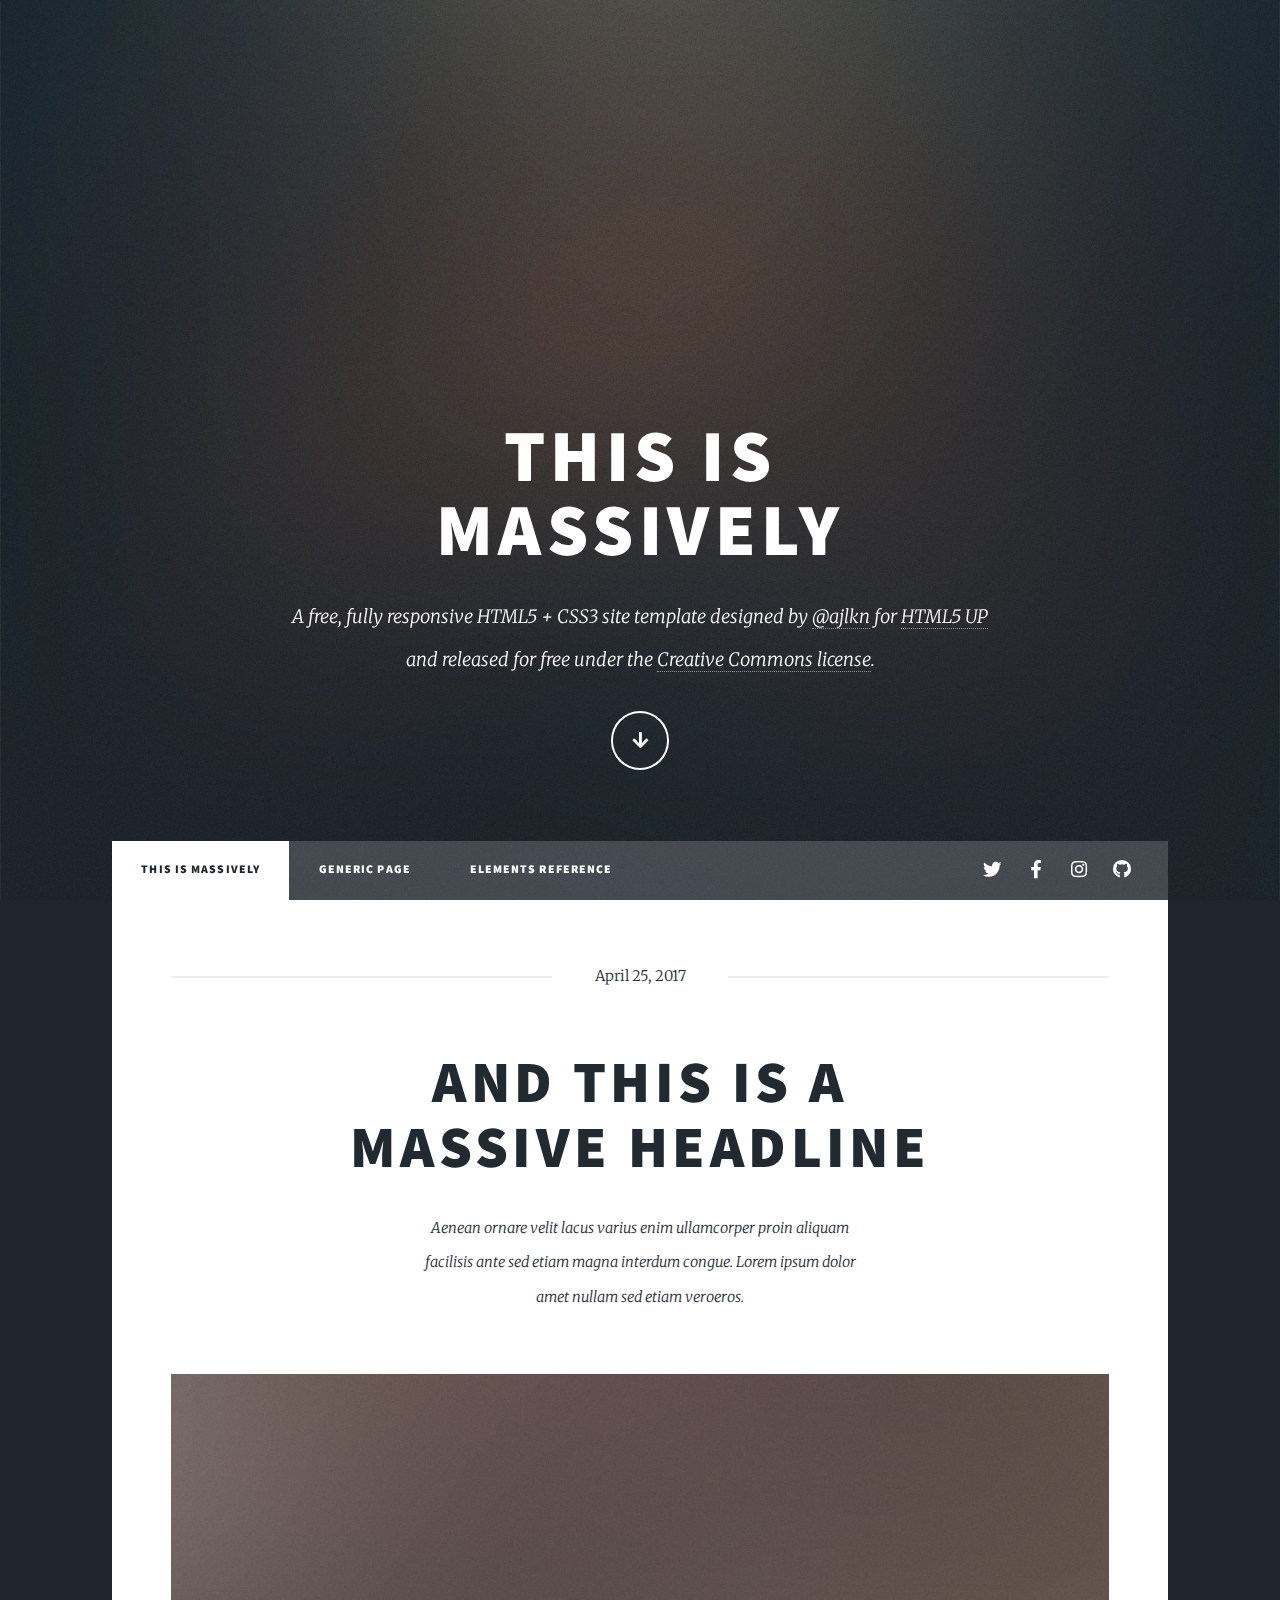
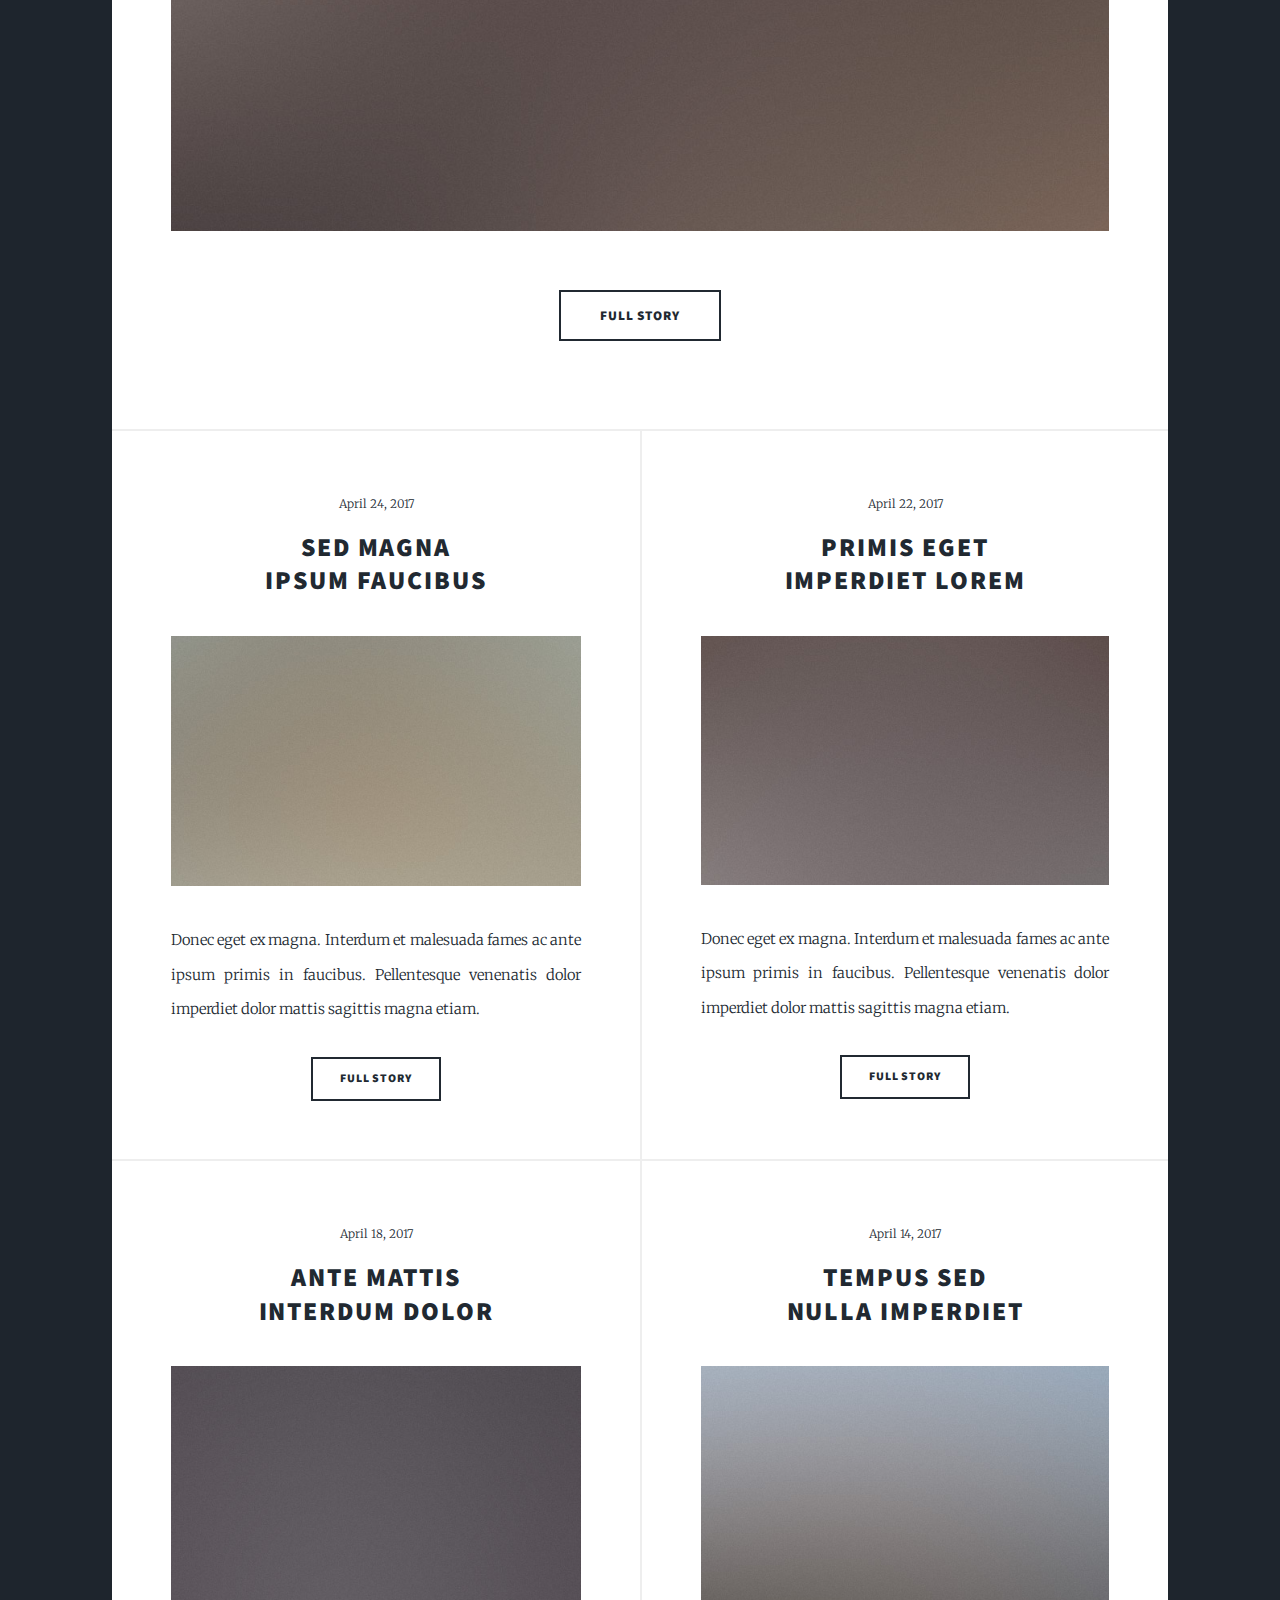
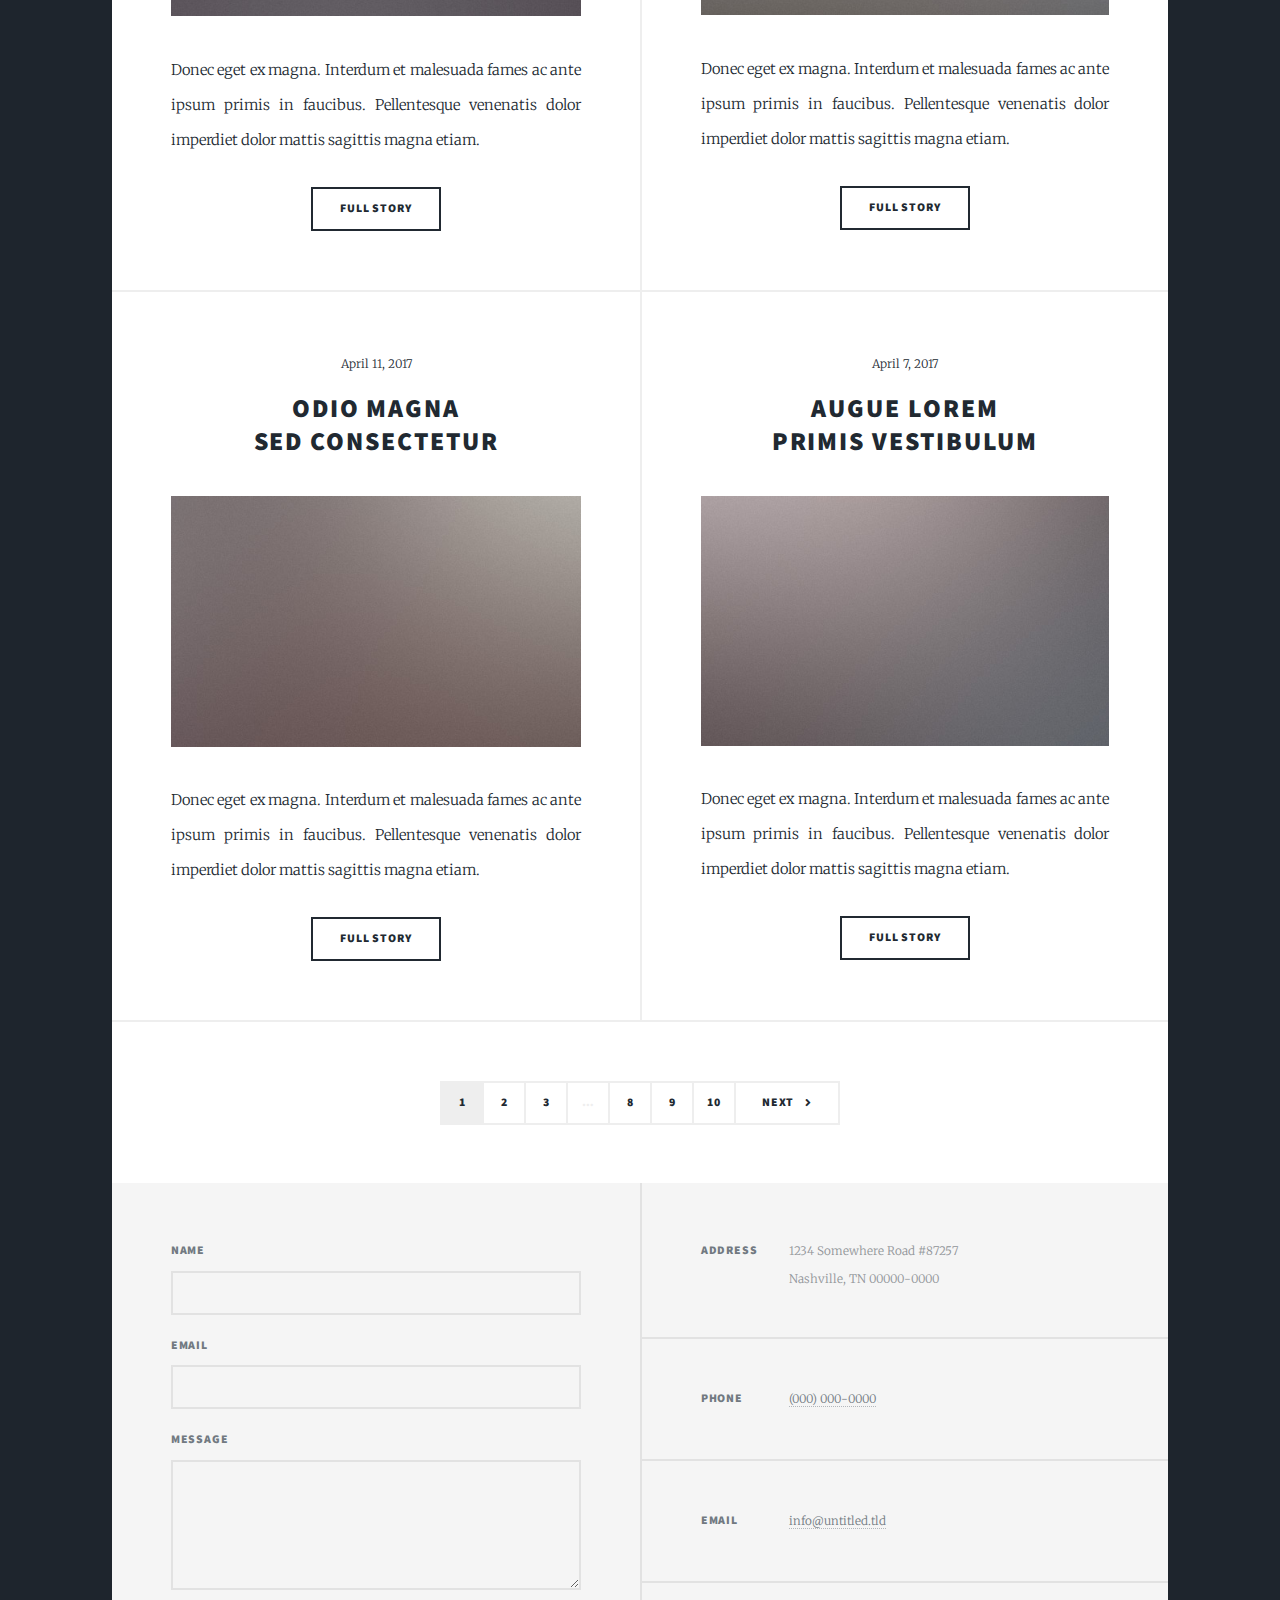
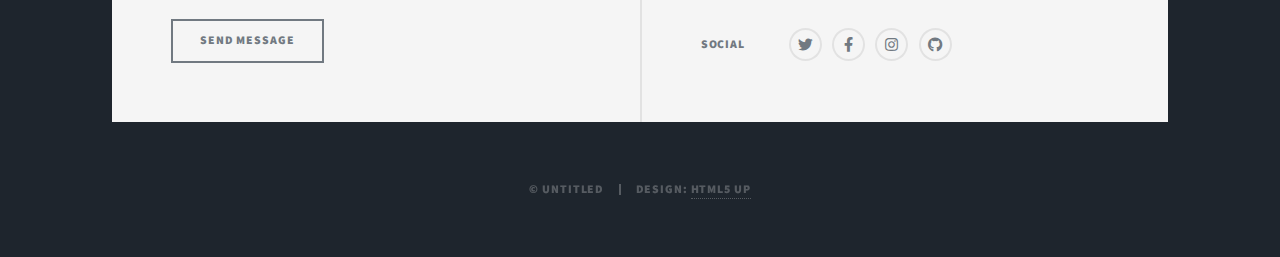
==== index.html @ 39d310dc "first commit" ====
<!DOCTYPE HTML>
<!--
	Massively by HTML5 UP
	html5up.net | @ajlkn
	Free for personal and commercial use under the CCA 3.0 license (html5up.net/license)
-->
<html>
	<head>
		<title>Massively by HTML5 UP</title>
		<meta charset="utf-8" />
		<meta name="viewport" content="width=device-width, initial-scale=1, user-scalable=no" />
		<link rel="stylesheet" href="assets/css/main.css" />
		<noscript><link rel="stylesheet" href="assets/css/noscript.css" /></noscript>
	</head>
	<body class="is-preload">

		<!-- Wrapper -->
			<div id="wrapper" class="fade-in">

				<!-- Intro -->
					<div id="intro">
						<h1>This is<br />
						Massively</h1>
						<p>A free, fully responsive HTML5 + CSS3 site template designed by <a href="https://twitter.com/ajlkn">@ajlkn</a> for <a href="https://html5up.net">HTML5 UP</a><br />
						and released for free under the <a href="https://html5up.net/license">Creative Commons license</a>.</p>
						<ul class="actions">
							<li><a href="#header" class="button icon solid solo fa-arrow-down scrolly">Continue</a></li>
						</ul>
					</div>

				<!-- Header -->
					<header id="header">
						<a href="index.html" class="logo">Massively</a>
					</header>

				<!-- Nav -->
					<nav id="nav">
						<ul class="links">
							<li class="active"><a href="index.html">This is Massively</a></li>
							<li><a href="generic.html">Generic Page</a></li>
							<li><a href="elements.html">Elements Reference</a></li>
						</ul>
						<ul class="icons">
							<li><a href="#" class="icon brands fa-twitter"><span class="label">Twitter</span></a></li>
							<li><a href="#" class="icon brands fa-facebook-f"><span class="label">Facebook</span></a></li>
							<li><a href="#" class="icon brands fa-instagram"><span class="label">Instagram</span></a></li>
							<li><a href="#" class="icon brands fa-github"><span class="label">GitHub</span></a></li>
						</ul>
					</nav>

				<!-- Main -->
					<div id="main">

						<!-- Featured Post -->
							<article class="post featured">
								<header class="major">
									<span class="date">April 25, 2017</span>
									<h2><a href="#">And this is a<br />
									massive headline</a></h2>
									<p>Aenean ornare velit lacus varius enim ullamcorper proin aliquam<br />
									facilisis ante sed etiam magna interdum congue. Lorem ipsum dolor<br />
									amet nullam sed etiam veroeros.</p>
								</header>
								<a href="#" class="image main"><img src="images/pic01.jpg" alt="" /></a>
								<ul class="actions special">
									<li><a href="#" class="button large">Full Story</a></li>
								</ul>
							</article>

						<!-- Posts -->
							<section class="posts">
								<article>
									<header>
										<span class="date">April 24, 2017</span>
										<h2><a href="#">Sed magna<br />
										ipsum faucibus</a></h2>
									</header>
									<a href="#" class="image fit"><img src="images/pic02.jpg" alt="" /></a>
									<p>Donec eget ex magna. Interdum et malesuada fames ac ante ipsum primis in faucibus. Pellentesque venenatis dolor imperdiet dolor mattis sagittis magna etiam.</p>
									<ul class="actions special">
										<li><a href="#" class="button">Full Story</a></li>
									</ul>
								</article>
								<article>
									<header>
										<span class="date">April 22, 2017</span>
										<h2><a href="#">Primis eget<br />
										imperdiet lorem</a></h2>
									</header>
									<a href="#" class="image fit"><img src="images/pic03.jpg" alt="" /></a>
									<p>Donec eget ex magna. Interdum et malesuada fames ac ante ipsum primis in faucibus. Pellentesque venenatis dolor imperdiet dolor mattis sagittis magna etiam.</p>
									<ul class="actions special">
										<li><a href="#" class="button">Full Story</a></li>
									</ul>
								</article>
								<article>
									<header>
										<span class="date">April 18, 2017</span>
										<h2><a href="#">Ante mattis<br />
										interdum dolor</a></h2>
									</header>
									<a href="#" class="image fit"><img src="images/pic04.jpg" alt="" /></a>
									<p>Donec eget ex magna. Interdum et malesuada fames ac ante ipsum primis in faucibus. Pellentesque venenatis dolor imperdiet dolor mattis sagittis magna etiam.</p>
									<ul class="actions special">
										<li><a href="#" class="button">Full Story</a></li>
									</ul>
								</article>
								<article>
									<header>
										<span class="date">April 14, 2017</span>
										<h2><a href="#">Tempus sed<br />
										nulla imperdiet</a></h2>
									</header>
									<a href="#" class="image fit"><img src="images/pic05.jpg" alt="" /></a>
									<p>Donec eget ex magna. Interdum et malesuada fames ac ante ipsum primis in faucibus. Pellentesque venenatis dolor imperdiet dolor mattis sagittis magna etiam.</p>
									<ul class="actions special">
										<li><a href="#" class="button">Full Story</a></li>
									</ul>
								</article>
								<article>
									<header>
										<span class="date">April 11, 2017</span>
										<h2><a href="#">Odio magna<br />
										sed consectetur</a></h2>
									</header>
									<a href="#" class="image fit"><img src="images/pic06.jpg" alt="" /></a>
									<p>Donec eget ex magna. Interdum et malesuada fames ac ante ipsum primis in faucibus. Pellentesque venenatis dolor imperdiet dolor mattis sagittis magna etiam.</p>
									<ul class="actions special">
										<li><a href="#" class="button">Full Story</a></li>
									</ul>
								</article>
								<article>
									<header>
										<span class="date">April 7, 2017</span>
										<h2><a href="#">Augue lorem<br />
										primis vestibulum</a></h2>
									</header>
									<a href="#" class="image fit"><img src="images/pic07.jpg" alt="" /></a>
									<p>Donec eget ex magna. Interdum et malesuada fames ac ante ipsum primis in faucibus. Pellentesque venenatis dolor imperdiet dolor mattis sagittis magna etiam.</p>
									<ul class="actions special">
										<li><a href="#" class="button">Full Story</a></li>
									</ul>
								</article>
							</section>

						<!-- Footer -->
							<footer>
								<div class="pagination">
									<!--<a href="#" class="previous">Prev</a>-->
									<a href="#" class="page active">1</a>
									<a href="#" class="page">2</a>
									<a href="#" class="page">3</a>
									<span class="extra">&hellip;</span>
									<a href="#" class="page">8</a>
									<a href="#" class="page">9</a>
									<a href="#" class="page">10</a>
									<a href="#" class="next">Next</a>
								</div>
							</footer>

					</div>

				<!-- Footer -->
					<footer id="footer">
						<section>
							<form method="post" action="#">
								<div class="fields">
									<div class="field">
										<label for="name">Name</label>
										<input type="text" name="name" id="name" />
									</div>
									<div class="field">
										<label for="email">Email</label>
										<input type="text" name="email" id="email" />
									</div>
									<div class="field">
										<label for="message">Message</label>
										<textarea name="message" id="message" rows="3"></textarea>
									</div>
								</div>
								<ul class="actions">
									<li><input type="submit" value="Send Message" /></li>
								</ul>
							</form>
						</section>
						<section class="split contact">
							<section class="alt">
								<h3>Address</h3>
								<p>1234 Somewhere Road #87257<br />
								Nashville, TN 00000-0000</p>
							</section>
							<section>
								<h3>Phone</h3>
								<p><a href="#">(000) 000-0000</a></p>
							</section>
							<section>
								<h3>Email</h3>
								<p><a href="#">info@untitled.tld</a></p>
							</section>
							<section>
								<h3>Social</h3>
								<ul class="icons alt">
									<li><a href="#" class="icon brands alt fa-twitter"><span class="label">Twitter</span></a></li>
									<li><a href="#" class="icon brands alt fa-facebook-f"><span class="label">Facebook</span></a></li>
									<li><a href="#" class="icon brands alt fa-instagram"><span class="label">Instagram</span></a></li>
									<li><a href="#" class="icon brands alt fa-github"><span class="label">GitHub</span></a></li>
								</ul>
							</section>
						</section>
					</footer>

				<!-- Copyright -->
					<div id="copyright">
						<ul><li>&copy; Untitled</li><li>Design: <a href="https://html5up.net">HTML5 UP</a></li></ul>
					</div>

			</div>

		<!-- Scripts -->
			<script src="assets/js/jquery.min.js"></script>
			<script src="assets/js/jquery.scrollex.min.js"></script>
			<script src="assets/js/jquery.scrolly.min.js"></script>
			<script src="assets/js/browser.min.js"></script>
			<script src="assets/js/breakpoints.min.js"></script>
			<script src="assets/js/util.js"></script>
			<script src="assets/js/main.js"></script>

	</body>
</html>
---- assets/css/main.css ----
@import url(fontawesome-all.min.css);
@import url("https://fonts.googleapis.com/css?family=Merriweather:300,700,300italic,700italic|Source+Sans+Pro:900");

/*
	Massively by HTML5 UP
	html5up.net | @ajlkn
	Free for personal and commercial use under the CCA 3.0 license (html5up.net/license)
*/

html, body, div, span, applet, object,
iframe, h1, h2, h3, h4, h5, h6, p, blockquote,
pre, a, abbr, acronym, address, big, cite,
code, del, dfn, em, img, ins, kbd, q, s, samp,
small, strike, strong, sub, sup, tt, var, b,
u, i, center, dl, dt, dd, ol, ul, li, fieldset,
form, label, legend, table, caption, tbody,
tfoot, thead, tr, th, td, article, aside,
canvas, details, embed, figure, figcaption,
footer, header, hgroup, menu, nav, output, ruby,
section, summary, time, mark, audio, video {
	margin: 0;
	padding: 0;
	border: 0;
	font-size: 100%;
	font: inherit;
	vertical-align: baseline;}

article, aside, details, figcaption, figure,
footer, header, hgroup, menu, nav, section {
	display: block;}

body {
	line-height: 1;
}

ol, ul {
	list-style: none;
}

blockquote, q {
	quotes: none;
}

	blockquote:before, blockquote:after, q:before, q:after {
		content: '';
		content: none;
	}

table {
	border-collapse: collapse;
	border-spacing: 0;
}

body {
	-webkit-text-size-adjust: none;
}

mark {
	background-color: transparent;
	color: inherit;
}

input::-moz-focus-inner {
	border: 0;
	padding: 0;
}

input, select, textarea {
	-moz-appearance: none;
	-webkit-appearance: none;
	-ms-appearance: none;
	appearance: none;
}

/* Basic */

	@-ms-viewport {
		width: device-width;
	}

	body {
		-ms-overflow-style: scrollbar;
	}

	@media screen and (max-width: 480px) {

		html, body {
			min-width: 320px;
		}

	}

	html {
		box-sizing: border-box;
	}

	*, *:before, *:after {
		box-sizing: inherit;
	}

	body {
		background-color: #1e252d;
	}

		body.is-preload *, body.is-preload *:before, body.is-preload *:after {
			-moz-animation: none !important;
			-webkit-animation: none !important;
			-ms-animation: none !important;
			animation: none !important;
			-moz-transition: none !important;
			-webkit-transition: none !important;
			-ms-transition: none !important;
			transition: none !important;
		}

/* Type */

	html {
		font-size: 16pt;
	}

		@media screen and (max-width: 1680px) {

			html {
				font-size: 12pt;
			}

		}

		@media screen and (max-width: 1280px) {

			html {
				font-size: 11pt;
			}

		}

		@media screen and (max-width: 360px) {

			html {
				font-size: 10pt;
			}

		}

	body {
		color: #212931;
	}

	body, input, select, textarea {
		font-family: "Merriweather", Georgia, serif;
		font-weight: 300;
		font-size: 1rem;
		line-height: 2.375;
	}

	a {
		-moz-transition: color 0.2s ease-in-out, background-color 0.2s ease-in-out, border-color 0.2s ease-in-out, box-shadow 0.2s ease-in-out;
		-webkit-transition: color 0.2s ease-in-out, background-color 0.2s ease-in-out, border-color 0.2s ease-in-out, box-shadow 0.2s ease-in-out;
		-ms-transition: color 0.2s ease-in-out, background-color 0.2s ease-in-out, border-color 0.2s ease-in-out, box-shadow 0.2s ease-in-out;
		transition: color 0.2s ease-in-out, background-color 0.2s ease-in-out, border-color 0.2s ease-in-out, box-shadow 0.2s ease-in-out;
		border-bottom: dotted 1px;
		text-decoration: none;
	}

		a:hover {
			border-bottom-color: transparent;
		}

	strong, b {
		font-weight: 600;
	}

	em, i {
		font-style: italic;
	}

	p {
		text-align: justify;
		margin: 0 0 2rem 0;
	}

	h1, h2, h3, h4, h5, h6 {
		font-family: "Source Sans Pro", Helvetica, sans-serif;
		font-weight: 900;
		line-height: 1.5;
		letter-spacing: 0.075em;
		text-transform: uppercase;
		margin: 0 0 1rem 0;
	}

		h1 a, h2 a, h3 a, h4 a, h5 a, h6 a {
			border-bottom: 0;
			color: inherit;
			text-decoration: none;
		}

	h1 {
		font-size: 4rem;
		line-height: 1.1;
		margin: 0 0 2rem 0;
	}

	h2 {
		font-size: 1.75rem;
		line-height: 1.3;
		margin: 0 0 1.5rem 0;
	}

	h3 {
		font-size: 1.25rem;
		margin: 0 0 1.5rem 0;
	}

	h4 {
		font-size: 1rem;
	}

	h5 {
		font-size: 0.9rem;
	}

	h6 {
		font-size: 0.8rem;
	}

	sub {
		font-size: 0.8rem;
		position: relative;
		top: 0.5rem;
	}

	sup {
		font-size: 0.8rem;
		position: relative;
		top: -0.5rem;
	}

	blockquote {
		border-left: solid 4px;
		font-style: italic;
		margin: 0 0 2rem 0;
		padding: 0.5rem 0 0.5rem 2rem;
	}

	code {
		border: solid 2px;
		font-family: "Courier New", monospace;
		font-size: 0.9rem;
		margin: 0 0.25rem;
		padding: 0.25rem 0.65rem;
	}

	pre {
		-webkit-overflow-scrolling: touch;
		font-family: "Courier New", monospace;
		font-size: 0.9rem;
		margin: 0 0 2rem 0;
	}

		pre code {
			display: block;
			line-height: 1.75;
			padding: 1rem 1.5rem;
			overflow-x: auto;
		}

	hr {
		border: 0;
		border-bottom: solid 2px;
		margin: 3rem 0;
	}

		hr.major {
			margin: 5rem 0;
		}

	.align-left {
		text-align: left;
	}

	.align-center {
		text-align: center;
	}

	.align-right {
		text-align: right;
	}

	input, select, textarea {
		color: #212931;
	}

	a {
		color: #212931;
		border-bottom-color: rgba(33, 41, 49, 0.5);
	}

		a:hover {
			border-bottom-color: transparent;
			color: #18bfef !important;
		}

	strong, b {
		color: #212931;
	}

	h1, h2, h3, h4, h5, h6 {
		color: #212931;
	}

	blockquote {
		border-left-color: #eeeeee;
	}

	code {
		background: rgba(220, 220, 220, 0.25);
		border-color: #eeeeee;
	}

	hr {
		border-bottom-color: #eeeeee;
	}

/* Row */

	.row {
		display: flex;
		flex-wrap: wrap;
		box-sizing: border-box;
		align-items: stretch;
	}

		.row > * {
			box-sizing: border-box;
		}

		.row.gtr-uniform > * > :last-child {
			margin-bottom: 0;
		}

		.row.aln-left {
			justify-content: flex-start;
		}

		.row.aln-center {
			justify-content: center;
		}

		.row.aln-right {
			justify-content: flex-end;
		}

		.row.aln-top {
			align-items: flex-start;
		}

		.row.aln-middle {
			align-items: center;
		}

		.row.aln-bottom {
			align-items: flex-end;
		}

		.row > .imp {
			order: -1;
		}

		.row > .col-1 {
			width: 8.33333%;
		}

		.row > .off-1 {
			margin-left: 8.33333%;
		}

		.row > .col-2 {
			width: 16.66667%;
		}

		.row > .off-2 {
			margin-left: 16.66667%;
		}

		.row > .col-3 {
			width: 25%;
		}

		.row > .off-3 {
			margin-left: 25%;
		}

		.row > .col-4 {
			width: 33.33333%;
		}

		.row > .off-4 {
			margin-left: 33.33333%;
		}

		.row > .col-5 {
			width: 41.66667%;
		}

		.row > .off-5 {
			margin-left: 41.66667%;
		}

		.row > .col-6 {
			width: 50%;
		}

		.row > .off-6 {
			margin-left: 50%;
		}

		.row > .col-7 {
			width: 58.33333%;
		}

		.row > .off-7 {
			margin-left: 58.33333%;
		}

		.row > .col-8 {
			width: 66.66667%;
		}

		.row > .off-8 {
			margin-left: 66.66667%;
		}

		.row > .col-9 {
			width: 75%;
		}

		.row > .off-9 {
			margin-left: 75%;
		}

		.row > .col-10 {
			width: 83.33333%;
		}

		.row > .off-10 {
			margin-left: 83.33333%;
		}

		.row > .col-11 {
			width: 91.66667%;
		}

		.row > .off-11 {
			margin-left: 91.66667%;
		}

		.row > .col-12 {
			width: 100%;
		}

		.row > .off-12 {
			margin-left: 100%;
		}

		.row.gtr-0 {
			margin-top: 0;
			margin-left: 0rem;
		}

			.row.gtr-0 > * {
				padding: 0 0 0 0rem;
			}

			.row.gtr-0.gtr-uniform {
				margin-top: 0rem;
			}

				.row.gtr-0.gtr-uniform > * {
					padding-top: 0rem;
				}

		.row.gtr-25 {
			margin-top: 0;
			margin-left: -0.375rem;
		}

			.row.gtr-25 > * {
				padding: 0 0 0 0.375rem;
			}

			.row.gtr-25.gtr-uniform {
				margin-top: -0.375rem;
			}

				.row.gtr-25.gtr-uniform > * {
					padding-top: 0.375rem;
				}

		.row.gtr-50 {
			margin-top: 0;
			margin-left: -0.75rem;
		}

			.row.gtr-50 > * {
				padding: 0 0 0 0.75rem;
			}

			.row.gtr-50.gtr-uniform {
				margin-top: -0.75rem;
			}

				.row.gtr-50.gtr-uniform > * {
					padding-top: 0.75rem;
				}

		.row {
			margin-top: 0;
			margin-left: -1.5rem;
		}

			.row > * {
				padding: 0 0 0 1.5rem;
			}

			.row.gtr-uniform {
				margin-top: -1.5rem;
			}

				.row.gtr-uniform > * {
					padding-top: 1.5rem;
				}

		.row.gtr-150 {
			margin-top: 0;
			margin-left: -2.25rem;
		}

			.row.gtr-150 > * {
				padding: 0 0 0 2.25rem;
			}

			.row.gtr-150.gtr-uniform {
				margin-top: -2.25rem;
			}

				.row.gtr-150.gtr-uniform > * {
					padding-top: 2.25rem;
				}

		.row.gtr-200 {
			margin-top: 0;
			margin-left: -3rem;
		}

			.row.gtr-200 > * {
				padding: 0 0 0 3rem;
			}

			.row.gtr-200.gtr-uniform {
				margin-top: -3rem;
			}

				.row.gtr-200.gtr-uniform > * {
					padding-top: 3rem;
				}

		@media screen and (max-width: 1680px) {

			.row {
				display: flex;
				flex-wrap: wrap;
				box-sizing: border-box;
				align-items: stretch;
			}

				.row > * {
					box-sizing: border-box;
				}

				.row.gtr-uniform > * > :last-child {
					margin-bottom: 0;
				}

				.row.aln-left {
					justify-content: flex-start;
				}

				.row.aln-center {
					justify-content: center;
				}

				.row.aln-right {
					justify-content: flex-end;
				}

				.row.aln-top {
					align-items: flex-start;
				}

				.row.aln-middle {
					align-items: center;
				}

				.row.aln-bottom {
					align-items: flex-end;
				}

				.row > .imp-xlarge {
					order: -1;
				}

				.row > .col-1-xlarge {
					width: 8.33333%;
				}

				.row > .off-1-xlarge {
					margin-left: 8.33333%;
				}

				.row > .col-2-xlarge {
					width: 16.66667%;
				}

				.row > .off-2-xlarge {
					margin-left: 16.66667%;
				}

				.row > .col-3-xlarge {
					width: 25%;
				}

				.row > .off-3-xlarge {
					margin-left: 25%;
				}

				.row > .col-4-xlarge {
					width: 33.33333%;
				}

				.row > .off-4-xlarge {
					margin-left: 33.33333%;
				}

				.row > .col-5-xlarge {
					width: 41.66667%;
				}

				.row > .off-5-xlarge {
					margin-left: 41.66667%;
				}

				.row > .col-6-xlarge {
					width: 50%;
				}

				.row > .off-6-xlarge {
					margin-left: 50%;
				}

				.row > .col-7-xlarge {
					width: 58.33333%;
				}

				.row > .off-7-xlarge {
					margin-left: 58.33333%;
				}

				.row > .col-8-xlarge {
					width: 66.66667%;
				}

				.row > .off-8-xlarge {
					margin-left: 66.66667%;
				}

				.row > .col-9-xlarge {
					width: 75%;
				}

				.row > .off-9-xlarge {
					margin-left: 75%;
				}

				.row > .col-10-xlarge {
					width: 83.33333%;
				}

				.row > .off-10-xlarge {
					margin-left: 83.33333%;
				}

				.row > .col-11-xlarge {
					width: 91.66667%;
				}

				.row > .off-11-xlarge {
					margin-left: 91.66667%;
				}

				.row > .col-12-xlarge {
					width: 100%;
				}

				.row > .off-12-xlarge {
					margin-left: 100%;
				}

				.row.gtr-0 {
					margin-top: 0;
					margin-left: 0rem;
				}

					.row.gtr-0 > * {
						padding: 0 0 0 0rem;
					}

					.row.gtr-0.gtr-uniform {
						margin-top: 0rem;
					}

						.row.gtr-0.gtr-uniform > * {
							padding-top: 0rem;
						}

				.row.gtr-25 {
					margin-top: 0;
					margin-left: -0.375rem;
				}

					.row.gtr-25 > * {
						padding: 0 0 0 0.375rem;
					}

					.row.gtr-25.gtr-uniform {
						margin-top: -0.375rem;
					}

						.row.gtr-25.gtr-uniform > * {
							padding-top: 0.375rem;
						}

				.row.gtr-50 {
					margin-top: 0;
					margin-left: -0.75rem;
				}

					.row.gtr-50 > * {
						padding: 0 0 0 0.75rem;
					}

					.row.gtr-50.gtr-uniform {
						margin-top: -0.75rem;
					}

						.row.gtr-50.gtr-uniform > * {
							padding-top: 0.75rem;
						}

				.row {
					margin-top: 0;
					margin-left: -1.5rem;
				}

					.row > * {
						padding: 0 0 0 1.5rem;
					}

					.row.gtr-uniform {
						margin-top: -1.5rem;
					}

						.row.gtr-uniform > * {
							padding-top: 1.5rem;
						}

				.row.gtr-150 {
					margin-top: 0;
					margin-left: -2.25rem;
				}

					.row.gtr-150 > * {
						padding: 0 0 0 2.25rem;
					}

					.row.gtr-150.gtr-uniform {
						margin-top: -2.25rem;
					}

						.row.gtr-150.gtr-uniform > * {
							padding-top: 2.25rem;
						}

				.row.gtr-200 {
					margin-top: 0;
					margin-left: -3rem;
				}

					.row.gtr-200 > * {
						padding: 0 0 0 3rem;
					}

					.row.gtr-200.gtr-uniform {
						margin-top: -3rem;
					}

						.row.gtr-200.gtr-uniform > * {
							padding-top: 3rem;
						}

		}

		@media screen and (max-width: 1280px) {

			.row {
				display: flex;
				flex-wrap: wrap;
				box-sizing: border-box;
				align-items: stretch;
			}

				.row > * {
					box-sizing: border-box;
				}

				.row.gtr-uniform > * > :last-child {
					margin-bottom: 0;
				}

				.row.aln-left {
					justify-content: flex-start;
				}

				.row.aln-center {
					justify-content: center;
				}

				.row.aln-right {
					justify-content: flex-end;
				}

				.row.aln-top {
					align-items: flex-start;
				}

				.row.aln-middle {
					align-items: center;
				}

				.row.aln-bottom {
					align-items: flex-end;
				}

				.row > .imp-large {
					order: -1;
				}

				.row > .col-1-large {
					width: 8.33333%;
				}

				.row > .off-1-large {
					margin-left: 8.33333%;
				}

				.row > .col-2-large {
					width: 16.66667%;
				}

				.row > .off-2-large {
					margin-left: 16.66667%;
				}

				.row > .col-3-large {
					width: 25%;
				}

				.row > .off-3-large {
					margin-left: 25%;
				}

				.row > .col-4-large {
					width: 33.33333%;
				}

				.row > .off-4-large {
					margin-left: 33.33333%;
				}

				.row > .col-5-large {
					width: 41.66667%;
				}

				.row > .off-5-large {
					margin-left: 41.66667%;
				}

				.row > .col-6-large {
					width: 50%;
				}

				.row > .off-6-large {
					margin-left: 50%;
				}

				.row > .col-7-large {
					width: 58.33333%;
				}

				.row > .off-7-large {
					margin-left: 58.33333%;
				}

				.row > .col-8-large {
					width: 66.66667%;
				}

				.row > .off-8-large {
					margin-left: 66.66667%;
				}

				.row > .col-9-large {
					width: 75%;
				}

				.row > .off-9-large {
					margin-left: 75%;
				}

				.row > .col-10-large {
					width: 83.33333%;
				}

				.row > .off-10-large {
					margin-left: 83.33333%;
				}

				.row > .col-11-large {
					width: 91.66667%;
				}

				.row > .off-11-large {
					margin-left: 91.66667%;
				}

				.row > .col-12-large {
					width: 100%;
				}

				.row > .off-12-large {
					margin-left: 100%;
				}

				.row.gtr-0 {
					margin-top: 0;
					margin-left: 0rem;
				}

					.row.gtr-0 > * {
						padding: 0 0 0 0rem;
					}

					.row.gtr-0.gtr-uniform {
						margin-top: 0rem;
					}

						.row.gtr-0.gtr-uniform > * {
							padding-top: 0rem;
						}

				.row.gtr-25 {
					margin-top: 0;
					margin-left: -0.375rem;
				}

					.row.gtr-25 > * {
						padding: 0 0 0 0.375rem;
					}

					.row.gtr-25.gtr-uniform {
						margin-top: -0.375rem;
					}

						.row.gtr-25.gtr-uniform > * {
							padding-top: 0.375rem;
						}

				.row.gtr-50 {
					margin-top: 0;
					margin-left: -0.75rem;
				}

					.row.gtr-50 > * {
						padding: 0 0 0 0.75rem;
					}

					.row.gtr-50.gtr-uniform {
						margin-top: -0.75rem;
					}

						.row.gtr-50.gtr-uniform > * {
							padding-top: 0.75rem;
						}

				.row {
					margin-top: 0;
					margin-left: -1.5rem;
				}

					.row > * {
						padding: 0 0 0 1.5rem;
					}

					.row.gtr-uniform {
						margin-top: -1.5rem;
					}

						.row.gtr-uniform > * {
							padding-top: 1.5rem;
						}

				.row.gtr-150 {
					margin-top: 0;
					margin-left: -2.25rem;
				}

					.row.gtr-150 > * {
						padding: 0 0 0 2.25rem;
					}

					.row.gtr-150.gtr-uniform {
						margin-top: -2.25rem;
					}

						.row.gtr-150.gtr-uniform > * {
							padding-top: 2.25rem;
						}

				.row.gtr-200 {
					margin-top: 0;
					margin-left: -3rem;
				}

					.row.gtr-200 > * {
						padding: 0 0 0 3rem;
					}

					.row.gtr-200.gtr-uniform {
						margin-top: -3rem;
					}

						.row.gtr-200.gtr-uniform > * {
							padding-top: 3rem;
						}

		}

		@media screen and (max-width: 980px) {

			.row {
				display: flex;
				flex-wrap: wrap;
				box-sizing: border-box;
				align-items: stretch;
			}

				.row > * {
					box-sizing: border-box;
				}

				.row.gtr-uniform > * > :last-child {
					margin-bottom: 0;
				}

				.row.aln-left {
					justify-content: flex-start;
				}

				.row.aln-center {
					justify-content: center;
				}

				.row.aln-right {
					justify-content: flex-end;
				}

				.row.aln-top {
					align-items: flex-start;
				}

				.row.aln-middle {
					align-items: center;
				}

				.row.aln-bottom {
					align-items: flex-end;
				}

				.row > .imp-medium {
					order: -1;
				}

				.row > .col-1-medium {
					width: 8.33333%;
				}

				.row > .off-1-medium {
					margin-left: 8.33333%;
				}

				.row > .col-2-medium {
					width: 16.66667%;
				}

				.row > .off-2-medium {
					margin-left: 16.66667%;
				}

				.row > .col-3-medium {
					width: 25%;
				}

				.row > .off-3-medium {
					margin-left: 25%;
				}

				.row > .col-4-medium {
					width: 33.33333%;
				}

				.row > .off-4-medium {
					margin-left: 33.33333%;
				}

				.row > .col-5-medium {
					width: 41.66667%;
				}

				.row > .off-5-medium {
					margin-left: 41.66667%;
				}

				.row > .col-6-medium {
					width: 50%;
				}

				.row > .off-6-medium {
					margin-left: 50%;
				}

				.row > .col-7-medium {
					width: 58.33333%;
				}

				.row > .off-7-medium {
					margin-left: 58.33333%;
				}

				.row > .col-8-medium {
					width: 66.66667%;
				}

				.row > .off-8-medium {
					margin-left: 66.66667%;
				}

				.row > .col-9-medium {
					width: 75%;
				}

				.row > .off-9-medium {
					margin-left: 75%;
				}

				.row > .col-10-medium {
					width: 83.33333%;
				}

				.row > .off-10-medium {
					margin-left: 83.33333%;
				}

				.row > .col-11-medium {
					width: 91.66667%;
				}

				.row > .off-11-medium {
					margin-left: 91.66667%;
				}

				.row > .col-12-medium {
					width: 100%;
				}

				.row > .off-12-medium {
					margin-left: 100%;
				}

				.row.gtr-0 {
					margin-top: 0;
					margin-left: 0rem;
				}

					.row.gtr-0 > * {
						padding: 0 0 0 0rem;
					}

					.row.gtr-0.gtr-uniform {
						margin-top: 0rem;
					}

						.row.gtr-0.gtr-uniform > * {
							padding-top: 0rem;
						}

				.row.gtr-25 {
					margin-top: 0;
					margin-left: -0.375rem;
				}

					.row.gtr-25 > * {
						padding: 0 0 0 0.375rem;
					}

					.row.gtr-25.gtr-uniform {
						margin-top: -0.375rem;
					}

						.row.gtr-25.gtr-uniform > * {
							padding-top: 0.375rem;
						}

				.row.gtr-50 {
					margin-top: 0;
					margin-left: -0.75rem;
				}

					.row.gtr-50 > * {
						padding: 0 0 0 0.75rem;
					}

					.row.gtr-50.gtr-uniform {
						margin-top: -0.75rem;
					}

						.row.gtr-50.gtr-uniform > * {
							padding-top: 0.75rem;
						}

				.row {
					margin-top: 0;
					margin-left: -1.5rem;
				}

					.row > * {
						padding: 0 0 0 1.5rem;
					}

					.row.gtr-uniform {
						margin-top: -1.5rem;
					}

						.row.gtr-uniform > * {
							padding-top: 1.5rem;
						}

				.row.gtr-150 {
					margin-top: 0;
					margin-left: -2.25rem;
				}

					.row.gtr-150 > * {
						padding: 0 0 0 2.25rem;
					}

					.row.gtr-150.gtr-uniform {
						margin-top: -2.25rem;
					}

						.row.gtr-150.gtr-uniform > * {
							padding-top: 2.25rem;
						}

				.row.gtr-200 {
					margin-top: 0;
					margin-left: -3rem;
				}

					.row.gtr-200 > * {
						padding: 0 0 0 3rem;
					}

					.row.gtr-200.gtr-uniform {
						margin-top: -3rem;
					}

						.row.gtr-200.gtr-uniform > * {
							padding-top: 3rem;
						}

		}

		@media screen and (max-width: 736px) {

			.row {
				display: flex;
				flex-wrap: wrap;
				box-sizing: border-box;
				align-items: stretch;
			}

				.row > * {
					box-sizing: border-box;
				}

				.row.gtr-uniform > * > :last-child {
					margin-bottom: 0;
				}

				.row.aln-left {
					justify-content: flex-start;
				}

				.row.aln-center {
					justify-content: center;
				}

				.row.aln-right {
					justify-content: flex-end;
				}

				.row.aln-top {
					align-items: flex-start;
				}

				.row.aln-middle {
					align-items: center;
				}

				.row.aln-bottom {
					align-items: flex-end;
				}

				.row > .imp-small {
					order: -1;
				}

				.row > .col-1-small {
					width: 8.33333%;
				}

				.row > .off-1-small {
					margin-left: 8.33333%;
				}

				.row > .col-2-small {
					width: 16.66667%;
				}

				.row > .off-2-small {
					margin-left: 16.66667%;
				}

				.row > .col-3-small {
					width: 25%;
				}

				.row > .off-3-small {
					margin-left: 25%;
				}

				.row > .col-4-small {
					width: 33.33333%;
				}

				.row > .off-4-small {
					margin-left: 33.33333%;
				}

				.row > .col-5-small {
					width: 41.66667%;
				}

				.row > .off-5-small {
					margin-left: 41.66667%;
				}

				.row > .col-6-small {
					width: 50%;
				}

				.row > .off-6-small {
					margin-left: 50%;
				}

				.row > .col-7-small {
					width: 58.33333%;
				}

				.row > .off-7-small {
					margin-left: 58.33333%;
				}

				.row > .col-8-small {
					width: 66.66667%;
				}

				.row > .off-8-small {
					margin-left: 66.66667%;
				}

				.row > .col-9-small {
					width: 75%;
				}

				.row > .off-9-small {
					margin-left: 75%;
				}

				.row > .col-10-small {
					width: 83.33333%;
				}

				.row > .off-10-small {
					margin-left: 83.33333%;
				}

				.row > .col-11-small {
					width: 91.66667%;
				}

				.row > .off-11-small {
					margin-left: 91.66667%;
				}

				.row > .col-12-small {
					width: 100%;
				}

				.row > .off-12-small {
					margin-left: 100%;
				}

				.row.gtr-0 {
					margin-top: 0;
					margin-left: 0rem;
				}

					.row.gtr-0 > * {
						padding: 0 0 0 0rem;
					}

					.row.gtr-0.gtr-uniform {
						margin-top: 0rem;
					}

						.row.gtr-0.gtr-uniform > * {
							padding-top: 0rem;
						}

				.row.gtr-25 {
					margin-top: 0;
					margin-left: -0.375rem;
				}

					.row.gtr-25 > * {
						padding: 0 0 0 0.375rem;
					}

					.row.gtr-25.gtr-uniform {
						margin-top: -0.375rem;
					}

						.row.gtr-25.gtr-uniform > * {
							padding-top: 0.375rem;
						}

				.row.gtr-50 {
					margin-top: 0;
					margin-left: -0.75rem;
				}

					.row.gtr-50 > * {
						padding: 0 0 0 0.75rem;
					}

					.row.gtr-50.gtr-uniform {
						margin-top: -0.75rem;
					}

						.row.gtr-50.gtr-uniform > * {
							padding-top: 0.75rem;
						}

				.row {
					margin-top: 0;
					margin-left: -1.5rem;
				}

					.row > * {
						padding: 0 0 0 1.5rem;
					}

					.row.gtr-uniform {
						margin-top: -1.5rem;
					}

						.row.gtr-uniform > * {
							padding-top: 1.5rem;
						}

				.row.gtr-150 {
					margin-top: 0;
					margin-left: -2.25rem;
				}

					.row.gtr-150 > * {
						padding: 0 0 0 2.25rem;
					}

					.row.gtr-150.gtr-uniform {
						margin-top: -2.25rem;
					}

						.row.gtr-150.gtr-uniform > * {
							padding-top: 2.25rem;
						}

				.row.gtr-200 {
					margin-top: 0;
					margin-left: -3rem;
				}

					.row.gtr-200 > * {
						padding: 0 0 0 3rem;
					}

					.row.gtr-200.gtr-uniform {
						margin-top: -3rem;
					}

						.row.gtr-200.gtr-uniform > * {
							padding-top: 3rem;
						}

		}

		@media screen and (max-width: 480px) {

			.row {
				display: flex;
				flex-wrap: wrap;
				box-sizing: border-box;
				align-items: stretch;
			}

				.row > * {
					box-sizing: border-box;
				}

				.row.gtr-uniform > * > :last-child {
					margin-bottom: 0;
				}

				.row.aln-left {
					justify-content: flex-start;
				}

				.row.aln-center {
					justify-content: center;
				}

				.row.aln-right {
					justify-content: flex-end;
				}

				.row.aln-top {
					align-items: flex-start;
				}

				.row.aln-middle {
					align-items: center;
				}

				.row.aln-bottom {
					align-items: flex-end;
				}

				.row > .imp-xsmall {
					order: -1;
				}

				.row > .col-1-xsmall {
					width: 8.33333%;
				}

				.row > .off-1-xsmall {
					margin-left: 8.33333%;
				}

				.row > .col-2-xsmall {
					width: 16.66667%;
				}

				.row > .off-2-xsmall {
					margin-left: 16.66667%;
				}

				.row > .col-3-xsmall {
					width: 25%;
				}

				.row > .off-3-xsmall {
					margin-left: 25%;
				}

				.row > .col-4-xsmall {
					width: 33.33333%;
				}

				.row > .off-4-xsmall {
					margin-left: 33.33333%;
				}

				.row > .col-5-xsmall {
					width: 41.66667%;
				}

				.row > .off-5-xsmall {
					margin-left: 41.66667%;
				}

				.row > .col-6-xsmall {
					width: 50%;
				}

				.row > .off-6-xsmall {
					margin-left: 50%;
				}

				.row > .col-7-xsmall {
					width: 58.33333%;
				}

				.row > .off-7-xsmall {
					margin-left: 58.33333%;
				}

				.row > .col-8-xsmall {
					width: 66.66667%;
				}

				.row > .off-8-xsmall {
					margin-left: 66.66667%;
				}

				.row > .col-9-xsmall {
					width: 75%;
				}

				.row > .off-9-xsmall {
					margin-left: 75%;
				}

				.row > .col-10-xsmall {
					width: 83.33333%;
				}

				.row > .off-10-xsmall {
					margin-left: 83.33333%;
				}

				.row > .col-11-xsmall {
					width: 91.66667%;
				}

				.row > .off-11-xsmall {
					margin-left: 91.66667%;
				}

				.row > .col-12-xsmall {
					width: 100%;
				}

				.row > .off-12-xsmall {
					margin-left: 100%;
				}

				.row.gtr-0 {
					margin-top: 0;
					margin-left: 0rem;
				}

					.row.gtr-0 > * {
						padding: 0 0 0 0rem;
					}

					.row.gtr-0.gtr-uniform {
						margin-top: 0rem;
					}

						.row.gtr-0.gtr-uniform > * {
							padding-top: 0rem;
						}

				.row.gtr-25 {
					margin-top: 0;
					margin-left: -0.375rem;
				}

					.row.gtr-25 > * {
						padding: 0 0 0 0.375rem;
					}

					.row.gtr-25.gtr-uniform {
						margin-top: -0.375rem;
					}

						.row.gtr-25.gtr-uniform > * {
							padding-top: 0.375rem;
						}

				.row.gtr-50 {
					margin-top: 0;
					margin-left: -0.75rem;
				}

					.row.gtr-50 > * {
						padding: 0 0 0 0.75rem;
					}

					.row.gtr-50.gtr-uniform {
						margin-top: -0.75rem;
					}

						.row.gtr-50.gtr-uniform > * {
							padding-top: 0.75rem;
						}

				.row {
					margin-top: 0;
					margin-left: -1.5rem;
				}

					.row > * {
						padding: 0 0 0 1.5rem;
					}

					.row.gtr-uniform {
						margin-top: -1.5rem;
					}

						.row.gtr-uniform > * {
							padding-top: 1.5rem;
						}

				.row.gtr-150 {
					margin-top: 0;
					margin-left: -2.25rem;
				}

					.row.gtr-150 > * {
						padding: 0 0 0 2.25rem;
					}

					.row.gtr-150.gtr-uniform {
						margin-top: -2.25rem;
					}

						.row.gtr-150.gtr-uniform > * {
							padding-top: 2.25rem;
						}

				.row.gtr-200 {
					margin-top: 0;
					margin-left: -3rem;
				}

					.row.gtr-200 > * {
						padding: 0 0 0 3rem;
					}

					.row.gtr-200.gtr-uniform {
						margin-top: -3rem;
					}

						.row.gtr-200.gtr-uniform > * {
							padding-top: 3rem;
						}

		}

		@media screen and (max-width: 360px) {

			.row {
				display: flex;
				flex-wrap: wrap;
				box-sizing: border-box;
				align-items: stretch;
			}

				.row > * {
					box-sizing: border-box;
				}

				.row.gtr-uniform > * > :last-child {
					margin-bottom: 0;
				}

				.row.aln-left {
					justify-content: flex-start;
				}

				.row.aln-center {
					justify-content: center;
				}

				.row.aln-right {
					justify-content: flex-end;
				}

				.row.aln-top {
					align-items: flex-start;
				}

				.row.aln-middle {
					align-items: center;
				}

				.row.aln-bottom {
					align-items: flex-end;
				}

				.row > .imp-xxsmall {
					order: -1;
				}

				.row > .col-1-xxsmall {
					width: 8.33333%;
				}

				.row > .off-1-xxsmall {
					margin-left: 8.33333%;
				}

				.row > .col-2-xxsmall {
					width: 16.66667%;
				}

				.row > .off-2-xxsmall {
					margin-left: 16.66667%;
				}

				.row > .col-3-xxsmall {
					width: 25%;
				}

				.row > .off-3-xxsmall {
					margin-left: 25%;
				}

				.row > .col-4-xxsmall {
					width: 33.33333%;
				}

				.row > .off-4-xxsmall {
					margin-left: 33.33333%;
				}

				.row > .col-5-xxsmall {
					width: 41.66667%;
				}

				.row > .off-5-xxsmall {
					margin-left: 41.66667%;
				}

				.row > .col-6-xxsmall {
					width: 50%;
				}

				.row > .off-6-xxsmall {
					margin-left: 50%;
				}

				.row > .col-7-xxsmall {
					width: 58.33333%;
				}

				.row > .off-7-xxsmall {
					margin-left: 58.33333%;
				}

				.row > .col-8-xxsmall {
					width: 66.66667%;
				}

				.row > .off-8-xxsmall {
					margin-left: 66.66667%;
				}

				.row > .col-9-xxsmall {
					width: 75%;
				}

				.row > .off-9-xxsmall {
					margin-left: 75%;
				}

				.row > .col-10-xxsmall {
					width: 83.33333%;
				}

				.row > .off-10-xxsmall {
					margin-left: 83.33333%;
				}

				.row > .col-11-xxsmall {
					width: 91.66667%;
				}

				.row > .off-11-xxsmall {
					margin-left: 91.66667%;
				}

				.row > .col-12-xxsmall {
					width: 100%;
				}

				.row > .off-12-xxsmall {
					margin-left: 100%;
				}

				.row.gtr-0 {
					margin-top: 0;
					margin-left: 0rem;
				}

					.row.gtr-0 > * {
						padding: 0 0 0 0rem;
					}

					.row.gtr-0.gtr-uniform {
						margin-top: 0rem;
					}

						.row.gtr-0.gtr-uniform > * {
							padding-top: 0rem;
						}

				.row.gtr-25 {
					margin-top: 0;
					margin-left: -0.375rem;
				}

					.row.gtr-25 > * {
						padding: 0 0 0 0.375rem;
					}

					.row.gtr-25.gtr-uniform {
						margin-top: -0.375rem;
					}

						.row.gtr-25.gtr-uniform > * {
							padding-top: 0.375rem;
						}

				.row.gtr-50 {
					margin-top: 0;
					margin-left: -0.75rem;
				}

					.row.gtr-50 > * {
						padding: 0 0 0 0.75rem;
					}

					.row.gtr-50.gtr-uniform {
						margin-top: -0.75rem;
					}

						.row.gtr-50.gtr-uniform > * {
							padding-top: 0.75rem;
						}

				.row {
					margin-top: 0;
					margin-left: -1.5rem;
				}

					.row > * {
						padding: 0 0 0 1.5rem;
					}

					.row.gtr-uniform {
						margin-top: -1.5rem;
					}

						.row.gtr-uniform > * {
							padding-top: 1.5rem;
						}

				.row.gtr-150 {
					margin-top: 0;
					margin-left: -2.25rem;
				}

					.row.gtr-150 > * {
						padding: 0 0 0 2.25rem;
					}

					.row.gtr-150.gtr-uniform {
						margin-top: -2.25rem;
					}

						.row.gtr-150.gtr-uniform > * {
							padding-top: 2.25rem;
						}

				.row.gtr-200 {
					margin-top: 0;
					margin-left: -3rem;
				}

					.row.gtr-200 > * {
						padding: 0 0 0 3rem;
					}

					.row.gtr-200.gtr-uniform {
						margin-top: -3rem;
					}

						.row.gtr-200.gtr-uniform > * {
							padding-top: 3rem;
						}

		}

/* Box */

	.box {
		border: solid 2px;
		margin-bottom: 2rem;
		padding: 1.5rem;
	}

		.box > :last-child,
		.box > :last-child > :last-child,
		.box > :last-child > :last-child > :last-child {
			margin-bottom: 0;
		}

		.box.alt {
			border: 0;
			border-radius: 0;
			padding: 0;
		}

	.box {
		border-color: #eeeeee;
	}

/* Button */

	input[type="submit"],
	input[type="reset"],
	input[type="button"],
	button,
	.button {
		-moz-appearance: none;
		-webkit-appearance: none;
		-ms-appearance: none;
		appearance: none;
		-moz-transition: background-color 0.2s ease-in-out, box-shadow 0.2s ease-in-out, color 0.2s ease-in-out;
		-webkit-transition: background-color 0.2s ease-in-out, box-shadow 0.2s ease-in-out, color 0.2s ease-in-out;
		-ms-transition: background-color 0.2s ease-in-out, box-shadow 0.2s ease-in-out, color 0.2s ease-in-out;
		transition: background-color 0.2s ease-in-out, box-shadow 0.2s ease-in-out, color 0.2s ease-in-out;
		border: 0;
		border-radius: 0;
		cursor: pointer;
		display: inline-block;
		font-family: "Source Sans Pro", Helvetica, sans-serif;
		font-size: 0.8rem;
		font-weight: 900;
		letter-spacing: 0.075em;
		height: 3rem;
		line-height: 3rem;
		padding: 0 2rem;
		text-align: center;
		text-decoration: none;
		text-transform: uppercase;
		white-space: nowrap;
	}

		input[type="submit"].icon:before,
		input[type="reset"].icon:before,
		input[type="button"].icon:before,
		button.icon:before,
		.button.icon:before {
			margin-right: 0.5rem;
		}

		input[type="submit"].icon.solo,
		input[type="reset"].icon.solo,
		input[type="button"].icon.solo,
		button.icon.solo,
		.button.icon.solo {
			position: relative;
			width: 4rem;
			height: 4rem;
			line-height: 4rem;
			border-radius: 4rem;
			text-indent: 4rem;
			overflow: hidden;
			padding: 0;
			white-space: nowrap;
		}

			input[type="submit"].icon.solo:before,
			input[type="reset"].icon.solo:before,
			input[type="button"].icon.solo:before,
			button.icon.solo:before,
			.button.icon.solo:before {
				position: absolute;
				display: block;
				top: 0;
				left: 0;
				width: inherit;
				height: inherit;
				line-height: inherit;
				font-size: 1.25rem;
				margin-right: 0;
				text-align: center;
				text-indent: 0;
			}

		input[type="submit"].fit,
		input[type="reset"].fit,
		input[type="button"].fit,
		button.fit,
		.button.fit {
			width: 100%;
		}

		input[type="submit"].small,
		input[type="reset"].small,
		input[type="button"].small,
		button.small,
		.button.small {
			font-size: 0.7rem;
			height: 2.5rem;
			line-height: 2.5rem;
			padding: 0 1.5rem;
		}

		input[type="submit"].large,
		input[type="reset"].large,
		input[type="button"].large,
		button.large,
		.button.large {
			font-size: 0.9rem;
			height: 3.5rem;
			line-height: 3.5rem;
			padding: 0 2.75rem;
		}

		@media screen and (max-width: 980px) {

			input[type="submit"],
			input[type="reset"],
			input[type="button"],
			button,
			.button {
				font-size: 0.9rem;
				height: 3.25rem;
				line-height: 3.25rem;
			}

				input[type="submit"].large,
				input[type="reset"].large,
				input[type="button"].large,
				button.large,
				.button.large {
					font-size: 1rem;
					height: 3.75rem;
					line-height: 3.75rem;
				}

		}

		input[type="submit"].disabled, input[type="submit"]:disabled,
		input[type="reset"].disabled,
		input[type="reset"]:disabled,
		input[type="button"].disabled,
		input[type="button"]:disabled,
		button.disabled,
		button:disabled,
		.button.disabled,
		.button:disabled {
			pointer-events: none;
			opacity: 0.25;
		}

	input[type="submit"],
	input[type="reset"],
	input[type="button"],
	button,
	.button {
		background-color: transparent;
		box-shadow: inset 0 0 0 2px #212931;
		color: #212931 !important;
	}

		input[type="submit"]:hover,
		input[type="reset"]:hover,
		input[type="button"]:hover,
		button:hover,
		.button:hover {
			box-shadow: inset 0 0 0 2px #18bfef;
			color: #18bfef !important;
		}

		input[type="submit"].primary,
		input[type="reset"].primary,
		input[type="button"].primary,
		button.primary,
		.button.primary {
			background-color: #212931;
			box-shadow: none;
			color: #ffffff !important;
		}

			input[type="submit"].primary:hover,
			input[type="reset"].primary:hover,
			input[type="button"].primary:hover,
			button.primary:hover,
			.button.primary:hover {
				background-color: #18bfef;
			}

/* Form */

	form {
		margin: 0 0 2rem 0;
	}

		form > :last-child {
			margin-bottom: 0;
		}

		form > .fields {
			display: -moz-flex;
			display: -webkit-flex;
			display: -ms-flex;
			display: flex;
			-moz-flex-wrap: wrap;
			-webkit-flex-wrap: wrap;
			-ms-flex-wrap: wrap;
			flex-wrap: wrap;
			width: calc(100% + 3rem);
			margin: -1.5rem 0 2rem -1.5rem;
		}

			form > .fields > .field {
				-moz-flex-grow: 0;
				-webkit-flex-grow: 0;
				-ms-flex-grow: 0;
				flex-grow: 0;
				-moz-flex-shrink: 0;
				-webkit-flex-shrink: 0;
				-ms-flex-shrink: 0;
				flex-shrink: 0;
				padding: 1.5rem 0 0 1.5rem;
				width: calc(100% - 1.5rem);
			}

				form > .fields > .field.half {
					width: calc(50% - 0.75rem);
				}

				form > .fields > .field.third {
					width: calc(100%/3 - 0.5rem);
				}

				form > .fields > .field.quarter {
					width: calc(25% - 0.375rem);
				}

		@media screen and (max-width: 480px) {

			form > .fields {
				width: calc(100% + 3rem);
				margin: -1.5rem 0 2rem -1.5rem;
			}

				form > .fields > .field {
					padding: 1.5rem 0 0 1.5rem;
					width: calc(100% - 1.5rem);
				}

					form > .fields > .field.half {
						width: calc(100% - 1.5rem);
					}

					form > .fields > .field.third {
						width: calc(100% - 1.5rem);
					}

					form > .fields > .field.quarter {
						width: calc(100% - 1.5rem);
					}

		}

	label {
		display: block;
		font-family: "Source Sans Pro", Helvetica, sans-serif;
		font-weight: 900;
		line-height: 1.5;
		letter-spacing: 0.075em;
		font-size: 0.8rem;
		text-transform: uppercase;
		margin: 0 0 0.75rem 0;
	}

		@media screen and (max-width: 980px) {

			label {
				font-size: 0.9rem;
			}

		}

	input[type="text"],
	input[type="password"],
	input[type="email"],
	select,
	textarea {
		-moz-appearance: none;
		-webkit-appearance: none;
		-ms-appearance: none;
		appearance: none;
		background: transparent;
		border-radius: 0;
		border: solid 2px;
		color: inherit;
		display: block;
		outline: 0;
		padding: 0 1rem;
		text-decoration: none;
		width: 100%;
	}

		input[type="text"]:invalid,
		input[type="password"]:invalid,
		input[type="email"]:invalid,
		select:invalid,
		textarea:invalid {
			box-shadow: none;
		}

	select {
		background-size: 1.25rem;
		background-repeat: no-repeat;
		background-position: calc(100% - 1rem) center;
		height: 3rem;
		padding-right: 3rem;
		text-overflow: ellipsis;
	}

		select:focus::-ms-value {
			background-color: transparent;
		}

		select::-ms-expand {
			display: none;
		}

	input[type="text"],
	input[type="password"],
	input[type="email"],
	select {
		height: 3rem;
	}

	textarea {
		padding: 0.75rem 1rem;
	}

	input[type="checkbox"],
	input[type="radio"] {
		-moz-appearance: none;
		-webkit-appearance: none;
		-ms-appearance: none;
		appearance: none;
		display: block;
		float: left;
		margin-right: -2rem;
		opacity: 0;
		width: 1rem;
		z-index: -1;
	}

		input[type="checkbox"] + label,
		input[type="radio"] + label {
			text-decoration: none;
			cursor: pointer;
			display: inline-block;
			font-size: 1rem;
			letter-spacing: 0;
			font-family: "Merriweather", Georgia, serif;
			text-transform: none;
			font-weight: 300;
			padding-left: 2.8rem;
			padding-right: 1rem;
			position: relative;
		}

			input[type="checkbox"] + label:before,
			input[type="radio"] + label:before {
				-moz-osx-font-smoothing: grayscale;
				-webkit-font-smoothing: antialiased;
				display: inline-block;
				font-style: normal;
				font-variant: normal;
				text-rendering: auto;
				line-height: 1;
				text-transform: none !important;
				font-family: 'Font Awesome 5 Free';
				font-weight: 900;
			}

			input[type="checkbox"] + label:before,
			input[type="radio"] + label:before {
				border-radius: 0;
				border: solid 2px;
				content: '';
				display: inline-block;
				font-size: 0.8rem;
				height: 1.8rem;
				left: 0;
				line-height: 1.65rem;
				position: absolute;
				text-align: center;
				top: -0.125rem;
				width: 1.8rem;
			}

		input[type="checkbox"]:checked + label:before,
		input[type="radio"]:checked + label:before {
			content: '\f00c';
		}

	input[type="checkbox"] + label:before {
		border-radius: 0;
	}

	input[type="radio"] + label:before {
		border-radius: 100%;
	}

	::-webkit-input-placeholder {
		opacity: 1.0;
	}

	:-moz-placeholder {
		opacity: 1.0;
	}

	::-moz-placeholder {
		opacity: 1.0;
	}

	:-ms-input-placeholder {
		opacity: 1.0;
	}

	label {
		color: #212931;
	}

	input[type="text"],
	input[type="password"],
	input[type="email"],
	select,
	textarea {
		border-color: #eeeeee;
	}

		input[type="text"]:focus,
		input[type="password"]:focus,
		input[type="email"]:focus,
		select:focus,
		textarea:focus {
			border-color: #18bfef;
		}

	select {
		background-image: url("data:image/svg+xml;charset=utf8,%3Csvg xmlns='http://www.w3.org/2000/svg' width='40' height='40' preserveAspectRatio='none' viewBox='0 0 40 40'%3E%3Cpath d='M9.4,12.3l10.4,10.4l10.4-10.4c0.2-0.2,0.5-0.4,0.9-0.4c0.3,0,0.6,0.1,0.9,0.4l3.3,3.3c0.2,0.2,0.4,0.5,0.4,0.9 c0,0.4-0.1,0.6-0.4,0.9L20.7,31.9c-0.2,0.2-0.5,0.4-0.9,0.4c-0.3,0-0.6-0.1-0.9-0.4L4.3,17.3c-0.2-0.2-0.4-0.5-0.4-0.9 c0-0.4,0.1-0.6,0.4-0.9l3.3-3.3c0.2-0.2,0.5-0.4,0.9-0.4S9.1,12.1,9.4,12.3z' fill='%23eeeeee' /%3E%3C/svg%3E");
	}

		select option {
			background-color: #ffffff;
			color: #212931;
		}

	.select-wrapper:before {
		color: #eeeeee;
	}

	input[type="checkbox"] + label,
	input[type="radio"] + label {
		color: #212931;
	}

		input[type="checkbox"] + label:before,
		input[type="radio"] + label:before {
			border-color: #eeeeee;
		}

	input[type="checkbox"]:checked + label:before,
	input[type="radio"]:checked + label:before {
		background-color: #212931;
		border-color: #212931;
		color: #ffffff;
	}

	input[type="checkbox"]:focus + label:before,
	input[type="radio"]:focus + label:before {
		border-color: #18bfef;
	}

	::-webkit-input-placeholder {
		color: #909498 !important;
	}

	:-moz-placeholder {
		color: #909498 !important;
	}

	::-moz-placeholder {
		color: #909498 !important;
	}

	:-ms-input-placeholder {
		color: #909498 !important;
	}

	.formerize-placeholder {
		color: #909498 !important;
	}

/* Icon */

	.icon {
		text-decoration: none;
		border-bottom: none;
		position: relative;
	}

		.icon:before {
			-moz-osx-font-smoothing: grayscale;
			-webkit-font-smoothing: antialiased;
			display: inline-block;
			font-style: normal;
			font-variant: normal;
			text-rendering: auto;
			line-height: 1;
			text-transform: none !important;
			font-family: 'Font Awesome 5 Free';
			font-weight: 400;
		}

		.icon > .label {
			display: none;
		}

		.icon:before {
			line-height: inherit;
		}

		.icon.solid:before {
			font-weight: 900;
		}

		.icon.brands:before {
			font-family: 'Font Awesome 5 Brands';
		}

/* Image */

	.image {
		border: 0;
		display: inline-block;
		position: relative;
	}

		.image img {
			display: block;
		}

		.image.left, .image.right {
			max-width: 40%;
		}

			.image.left img, .image.right img {
				width: 100%;
			}

		.image.left {
			float: left;
			margin: 0 2rem 2rem 0;
			top: 0.75rem;
		}

		.image.right {
			float: right;
			margin: 0 0 2rem 2rem;
			top: 0.75rem;
		}

		.image.fit {
			display: block;
			margin: 2.5rem 0;
			width: 100%;
		}

			.image.fit:first-child {
				margin-top: 0;
			}

			.image.fit img {
				width: 100%;
			}

		.image.main {
			display: block;
			margin: 4rem 0;
			width: 100%;
		}

			.image.main:first-child {
				margin-top: 0;
			}

			.image.main img {
				width: 100%;
			}

		@media screen and (max-width: 736px) {

			.image.fit {
				margin: 2rem 0;
			}

			.image.main {
				margin: 2rem 0;
			}

		}

	a.image {
		overflow: hidden;
	}

		a.image img {
			-moz-transition: -moz-transform 0.2s ease-out;
			-webkit-transition: -webkit-transform 0.2s ease-out;
			-ms-transition: -ms-transform 0.2s ease-out;
			transition: transform 0.2s ease-out;
		}

		a.image:hover img {
			-moz-transform: scale(1.05);
			-webkit-transform: scale(1.05);
			-ms-transform: scale(1.05);
			transform: scale(1.05);
		}

/* Actions */

	ul.actions {
		display: -moz-flex;
		display: -webkit-flex;
		display: -ms-flex;
		display: flex;
		cursor: default;
		list-style: none;
		margin-left: -1rem;
		padding-left: 0;
	}

		ul.actions li {
			padding: 0 0 0 1rem;
			vertical-align: middle;
		}

		ul.actions.special {
			-moz-justify-content: center;
			-webkit-justify-content: center;
			-ms-justify-content: center;
			justify-content: center;
			width: 100%;
			margin-left: 0;
		}

			ul.actions.special li:first-child {
				padding-left: 0;
			}

		ul.actions.stacked {
			-moz-flex-direction: column;
			-webkit-flex-direction: column;
			-ms-flex-direction: column;
			flex-direction: column;
			margin-left: 0;
		}

			ul.actions.stacked li {
				padding: 1.3rem 0 0 0;
			}

				ul.actions.stacked li:first-child {
					padding-top: 0;
				}

		ul.actions.fit {
			width: calc(100% + 1rem);
		}

			ul.actions.fit li {
				-moz-flex-grow: 1;
				-webkit-flex-grow: 1;
				-ms-flex-grow: 1;
				flex-grow: 1;
				-moz-flex-shrink: 1;
				-webkit-flex-shrink: 1;
				-ms-flex-shrink: 1;
				flex-shrink: 1;
				width: 100%;
			}

				ul.actions.fit li > * {
					width: 100%;
				}

			ul.actions.fit.stacked {
				width: 100%;
			}

		@media screen and (max-width: 480px) {

			ul.actions:not(.fixed) {
				-moz-flex-direction: column;
				-webkit-flex-direction: column;
				-ms-flex-direction: column;
				flex-direction: column;
				margin-left: 0;
				width: 100% !important;
			}

				ul.actions:not(.fixed) li {
					-moz-flex-grow: 1;
					-webkit-flex-grow: 1;
					-ms-flex-grow: 1;
					flex-grow: 1;
					-moz-flex-shrink: 1;
					-webkit-flex-shrink: 1;
					-ms-flex-shrink: 1;
					flex-shrink: 1;
					padding: 1rem 0 0 0;
					text-align: center;
					width: 100%;
				}

					ul.actions:not(.fixed) li > * {
						width: 100%;
					}

					ul.actions:not(.fixed) li:first-child {
						padding-top: 0;
					}

					ul.actions:not(.fixed) li input[type="submit"],
					ul.actions:not(.fixed) li input[type="reset"],
					ul.actions:not(.fixed) li input[type="button"],
					ul.actions:not(.fixed) li button,
					ul.actions:not(.fixed) li .button {
						width: 100%;
					}

						ul.actions:not(.fixed) li input[type="submit"].icon:before,
						ul.actions:not(.fixed) li input[type="reset"].icon:before,
						ul.actions:not(.fixed) li input[type="button"].icon:before,
						ul.actions:not(.fixed) li button.icon:before,
						ul.actions:not(.fixed) li .button.icon:before {
							margin-left: -0.5rem;
						}

		}

/* Icons */

	ul.icons {
		cursor: default;
		list-style: none;
		padding-left: 0;
	}

		ul.icons li {
			display: inline-block;
			padding: 0 0.5rem 0 0;
			vertical-align: middle;
		}

			ul.icons li:last-child {
				padding-right: 0;
			}

			ul.icons li .icon:before {
				width: 2.25rem;
				height: 2.25rem;
				line-height: 2.25rem;
				display: inline-block;
				text-align: center;
				border-radius: 100%;
				font-size: 1.25rem;
			}

		ul.icons.alt li .icon:before {
			-moz-transition: color 0.2s ease-in-out, background-color 0.2s ease-in-out, border-color 0.2s ease-in-out, box-shadow 0.2s ease-in-out;
			-webkit-transition: color 0.2s ease-in-out, background-color 0.2s ease-in-out, border-color 0.2s ease-in-out, box-shadow 0.2s ease-in-out;
			-ms-transition: color 0.2s ease-in-out, background-color 0.2s ease-in-out, border-color 0.2s ease-in-out, box-shadow 0.2s ease-in-out;
			transition: color 0.2s ease-in-out, background-color 0.2s ease-in-out, border-color 0.2s ease-in-out, box-shadow 0.2s ease-in-out;
			font-size: 1rem;
		}

/* List */

	ol {
		list-style: decimal;
		margin: 0 0 2rem 0;
		padding-left: 1.25rem;
	}

		ol li {
			padding-left: 0.25rem;
		}

	ul {
		list-style: disc;
		margin: 0 0 2rem 0;
		padding-left: 1rem;
	}

		ul li {
			padding-left: 0.5rem;
		}

		ul.divided {
			list-style: none;
			padding-left: 0;
		}

			ul.divided li {
				border-top: solid 1px;
				padding: 0.5rem 0;
			}

				ul.divided li:first-child {
					border-top: 0;
					padding-top: 0;
				}

	dl {
		margin: 0 0 2rem 0;
	}

		dl dt {
			display: block;
			font-weight: 600;
			margin: 0 0 1rem 0;
		}

		dl dd {
			margin-left: 2rem;
		}

	ul.divided li {
		border-top-color: #eeeeee;
	}

	ul.icons li a.icon:hover:before {
		color: #18bfef;
	}

	ul.icons.alt li .icon:before {
		box-shadow: inset 0 0 0 2px #eeeeee;
	}

	ul.icons.alt li a.icon:hover:before {
		box-shadow: inset 0 0 0 2px #18bfef;
	}

/* Section/Article */

	section.special, article.special {
		text-align: center;
	}

	header {
		cursor: default;
	}

		header > .date {
			display: block;
			font-size: 0.8rem;
			height: 1;
			margin: 0 0 1rem 0;
			position: relative;
		}

		header > p {
			font-style: italic;
		}

		header > h1 + p {
			font-size: 1.1rem;
			margin-top: -0.5rem;
			line-height: 2;
		}

		header > h2 + p {
			font-size: 1rem;
			margin-top: -0.75rem;
		}

		header > h3 + p {
			font-size: 0.9rem;
			margin-top: -0.75rem;
		}

		header > h4 + p {
			font-size: 0.8rem;
			margin-top: -0.75rem;
		}

		header.major {
			margin: 0 0 4rem 0;
			text-align: center;
		}

			header.major > :last-child {
				margin-bottom: 0;
			}

			header.major > p {
				margin-top: 0;
				text-align: center;
			}

			header.major > .date {
				font-size: 1rem;
				margin: 0 0 4rem 0;
			}

				header.major > .date:before, header.major > .date:after {
					content: '';
					display: block;
					position: absolute;
					top: 50%;
					width: calc(50% - 6rem);
					border-top: solid 2px;
				}

				header.major > .date:before {
					left: 0;
				}

				header.major > .date:after {
					right: 0;
				}

		@media screen and (max-width: 980px) {

			header br {
				display: none;
			}

		}

		@media screen and (max-width: 736px) {

			header.major {
				margin: 0 0 2rem 0;
			}

		}

	header.major .date:before, header.major .date:after {
		border-top-color: #eeeeee;
	}

/* Table */

	.table-wrapper {
		-webkit-overflow-scrolling: touch;
		overflow-x: auto;
	}

	table {
		margin: 0 0 2rem 0;
		width: 100%;
	}

		table tbody tr {
			border: solid 1px;
			border-left: 0;
			border-right: 0;
		}

		table td {
			padding: 0.75rem 0.75rem;
		}

		table th {
			font-family: "Source Sans Pro", Helvetica, sans-serif;
			font-size: 0.8rem;
			font-weight: 900;
			letter-spacing: 0.075em;
			line-height: 1.5;
			padding: 0 0.75rem 0.75rem 0.75rem;
			text-align: left;
			text-transform: uppercase;
		}

			@media screen and (max-width: 980px) {

				table th {
					font-size: 0.9rem;
				}

			}

		table thead {
			border-bottom: solid 2px;
		}

		table tfoot {
			border-top: solid 2px;
		}

		table.alt {
			border-collapse: separate;
		}

			table.alt tbody tr td {
				border: solid 1px;
				border-left-width: 0;
				border-top-width: 0;
			}

				table.alt tbody tr td:first-child {
					border-left-width: 1px;
				}

			table.alt tbody tr:first-child td {
				border-top-width: 1px;
			}

			table.alt thead {
				border-bottom: 0;
			}

			table.alt tfoot {
				border-top: 0;
			}

	table tbody tr {
		border-color: #eeeeee;
	}

		table tbody tr:nth-child(2n + 1) {
			background-color: rgba(220, 220, 220, 0.25);
		}

	table th {
		color: #212931;
	}

	table thead {
		border-bottom-color: #eeeeee;
	}

	table tfoot {
		border-top-color: #eeeeee;
	}

	table.alt tbody tr td {
		border-color: #eeeeee;
	}

/* Pagination */

	.pagination {
		display: -moz-inline-flex;
		display: -webkit-inline-flex;
		display: -ms-inline-flex;
		display: inline-flex;
		-moz-user-select: none;
		-webkit-user-select: none;
		-ms-user-select: none;
		user-select: none;
		cursor: default;
		list-style: none;
		margin: 0 0 2rem 2px;
		padding: 0;
	}

		.pagination a, .pagination span {
			-moz-transition: background-color 0.2s ease-in-out, border-color 0.2s ease-in-out, box-shadow 0.2s ease-in-out, color 0.2s ease-in-out;
			-webkit-transition: background-color 0.2s ease-in-out, border-color 0.2s ease-in-out, box-shadow 0.2s ease-in-out, color 0.2s ease-in-out;
			-ms-transition: background-color 0.2s ease-in-out, border-color 0.2s ease-in-out, box-shadow 0.2s ease-in-out, color 0.2s ease-in-out;
			transition: background-color 0.2s ease-in-out, border-color 0.2s ease-in-out, box-shadow 0.2s ease-in-out, color 0.2s ease-in-out;
			border: solid 2px;
			display: inline-block;
			font-family: "Source Sans Pro", Helvetica, sans-serif;
			font-size: 0.8rem;
			font-weight: 900;
			height: 3rem;
			letter-spacing: 0.075em;
			line-height: calc(3rem - 4px);
			margin-left: -2px;
			min-width: 3rem;
			position: relative;
			text-align: center;
			text-decoration: none;
			text-transform: uppercase;
		}

		.pagination .next, .pagination .previous {
			text-decoration: none;
			padding: 0 1.75rem;
		}

			.pagination .next:before, .pagination .previous:before {
				-moz-osx-font-smoothing: grayscale;
				-webkit-font-smoothing: antialiased;
				display: inline-block;
				font-style: normal;
				font-variant: normal;
				text-rendering: auto;
				line-height: 1;
				text-transform: none !important;
				font-family: 'Font Awesome 5 Free';
				font-weight: 900;
			}

			.pagination .next:before, .pagination .previous:before {
				display: inline-block;
				color: inherit !important;
				line-height: inherit;
			}

		.pagination .previous:before {
			content: '\f104';
			margin-right: 0.9375em;
		}

		.pagination .next:before {
			content: '\f105';
			float: right;
			margin-left: 0.9375em;
		}

		@media screen and (max-width: 980px) {

			.pagination a, .pagination span {
				font-size: 0.9rem;
			}

		}

		@media screen and (max-width: 480px) {

			.pagination .page, .pagination .extra {
				display: none;
			}

		}

	.pagination a, .pagination span {
		border-color: #eeeeee;
	}

	.pagination a {
		color: #212931 !important;
	}

		.pagination a:hover {
			color: #18bfef !important;
			border-color: #18bfef;
			z-index: 1;
		}

			.pagination a:hover + a,
			.pagination a:hover + span {
				border-left-color: #18bfef;
			}

		.pagination a.active {
			background-color: #eeeeee;
		}

	.pagination span {
		color: #eeeeee;
	}

/* Wrapper */

	#wrapper {
		-moz-transition: opacity 0.5s ease;
		-webkit-transition: opacity 0.5s ease;
		-ms-transition: opacity 0.5s ease;
		transition: opacity 0.5s ease;
		position: relative;
		z-index: 1;
		overflow: hidden;
	}

		#wrapper > .bg {
			position: absolute;
			top: 0;
			left: 0;
			width: 100%;
			height: 100%;
			background-color: #212931;
			background-image: url("../../images/overlay.png"), linear-gradient(0deg, rgba(0, 0, 0, 0.1), rgba(0, 0, 0, 0.1)), url("../../images/bg.jpg");
			background-size: auto,								auto,														100% auto;
			background-position: center,								center,														top center;
			background-repeat: repeat,								no-repeat,													no-repeat;
			background-attachment: scroll,								scroll,														scroll;
			z-index: -1;
		}

			#wrapper > .bg.fixed {
				position: fixed;
				width: 100vw;
				height: 100vh;
			}

		#wrapper.fade-in:before {
			pointer-events: none;
			-moz-transition: opacity 1s ease-in-out;
			-webkit-transition: opacity 1s ease-in-out;
			-ms-transition: opacity 1s ease-in-out;
			transition: opacity 1s ease-in-out;
			-moz-transition-delay: 0.75s;
			-webkit-transition-delay: 0.75s;
			-ms-transition-delay: 0.75s;
			transition-delay: 0.75s;
			background: #1e252d;
			content: '';
			display: block;
			height: 100%;
			left: 0;
			opacity: 0;
			position: fixed;
			top: 0;
			width: 100%;
		}

		body.is-preload #wrapper.fade-in:before {
			opacity: 1;
		}

		@media screen and (orientation: portrait) {

			#wrapper > .bg {
				background-size: auto,								auto,														auto 175%;
			}

		}

/* Intro */

	#intro {
		color: #ffffff;
		padding: 8rem 4rem 6rem 4rem ;
		-moz-align-items: center;
		-webkit-align-items: center;
		-ms-align-items: center;
		align-items: center;
		display: -moz-flex;
		display: -webkit-flex;
		display: -ms-flex;
		display: flex;
		-moz-flex-direction: column;
		-webkit-flex-direction: column;
		-ms-flex-direction: column;
		flex-direction: column;
		-moz-justify-content: -moz-flex-end;
		-webkit-justify-content: -webkit-flex-end;
		-ms-justify-content: -ms-flex-end;
		justify-content: flex-end;
		-moz-transition: opacity 1s ease, -moz-transform 1s ease;
		-webkit-transition: opacity 1s ease, -webkit-transform 1s ease;
		-ms-transition: opacity 1s ease, -ms-transform 1s ease;
		transition: opacity 1s ease, transform 1s ease;
		position: relative;
		cursor: default;
		text-align: center;
		z-index: 1;
		min-height: 100vh;
	}

		#intro input, #intro select, #intro textarea {
			color: #ffffff;
		}

		#intro a {
			color: #ffffff;
			border-bottom-color: rgba(255, 255, 255, 0.5);
		}

			#intro a:hover {
				border-bottom-color: transparent;
				color: #18bfef !important;
			}

		#intro strong, #intro b {
			color: #ffffff;
		}

		#intro h1, #intro h2, #intro h3, #intro h4, #intro h5, #intro h6 {
			color: #ffffff;
		}

		#intro blockquote {
			border-left-color: #ffffff;
		}

		#intro code {
			background: rgba(255, 255, 255, 0.075);
			border-color: #ffffff;
		}

		#intro hr {
			border-bottom-color: #ffffff;
		}

		#intro input[type="submit"],
		#intro input[type="reset"],
		#intro input[type="button"],
		#intro button,
		#intro .button {
			background-color: transparent;
			box-shadow: inset 0 0 0 2px #ffffff;
			color: #ffffff !important;
		}

			#intro input[type="submit"]:hover,
			#intro input[type="reset"]:hover,
			#intro input[type="button"]:hover,
			#intro button:hover,
			#intro .button:hover {
				box-shadow: inset 0 0 0 2px #18bfef;
				color: #18bfef !important;
			}

			#intro input[type="submit"].primary,
			#intro input[type="reset"].primary,
			#intro input[type="button"].primary,
			#intro button.primary,
			#intro .button.primary {
				background-color: #ffffff;
				box-shadow: none;
				color: #1e252d !important;
			}

				#intro input[type="submit"].primary:hover,
				#intro input[type="reset"].primary:hover,
				#intro input[type="button"].primary:hover,
				#intro button.primary:hover,
				#intro .button.primary:hover {
					background-color: #18bfef;
				}

		#intro h1 {
			font-size: 5rem;
			line-height: 1;
		}

		#intro p {
			font-size: 1.25rem;
			font-style: italic;
			margin-top: -0.25rem;
			text-align: center;
		}

		#intro + #header {
			margin-top: -20rem;
		}

			#intro + #header .logo {
				-moz-transform: translateY(2rem);
				-webkit-transform: translateY(2rem);
				-ms-transform: translateY(2rem);
				transform: translateY(2rem);
				opacity: 0;
				visibility: hidden;
			}

		#intro.hidden {
			pointer-events: none;
			-moz-transform: translateY(2rem);
			-webkit-transform: translateY(2rem);
			-ms-transform: translateY(2rem);
			transform: translateY(2rem);
			-moz-transition: opacity 0.5s ease, -moz-transform 0.5s ease, visibility 0.5s;
			-webkit-transition: opacity 0.5s ease, -webkit-transform 0.5s ease, visibility 0.5s;
			-ms-transition: opacity 0.5s ease, -ms-transform 0.5s ease, visibility 0.5s;
			transition: opacity 0.5s ease, transform 0.5s ease, visibility 0.5s;
			opacity: 0;
			visibility: hidden;
		}

			#intro.hidden + #header .logo {
				-moz-transform: translateY(0);
				-webkit-transform: translateY(0);
				-ms-transform: translateY(0);
				transform: translateY(0);
				opacity: 1;
				visibility: visible;
			}

		body.is-preload #intro {
			-moz-transform: translateY(2rem);
			-webkit-transform: translateY(2rem);
			-ms-transform: translateY(2rem);
			transform: translateY(2rem);
			opacity: 0;
		}

			body.is-preload #intro:not(.hidden) + #header + #nav {
				-moz-transform: translateY(4rem);
				-webkit-transform: translateY(4rem);
				-ms-transform: translateY(4rem);
				transform: translateY(4rem);
				opacity: 0;
			}

		@media screen and (max-width: 980px) {

			#intro {
				padding: 4rem 4rem 2rem 4rem ;
				min-height: 90vh;
			}

				#intro p br {
					display: none;
				}

				#intro + #header {
					margin-top: -14rem;
				}

		}

		@media screen and (max-width: 736px) {

			#intro {
				padding: 3rem 2rem 1rem 2rem ;
				min-height: 80vh;
			}

				#intro h1 {
					font-size: 3.25rem;
					line-height: 1.1;
					margin-bottom: 1rem;
				}

				#intro p {
					font-size: 1rem;
					margin-top: 0rem;
				}

				#intro .actions {
					display: none;
				}

		}

/* Header */

	#header {
		color: #ffffff;
		-moz-align-items: center;
		-webkit-align-items: center;
		-ms-align-items: center;
		align-items: center;
		display: -moz-flex;
		display: -webkit-flex;
		display: -ms-flex;
		display: flex;
		-moz-flex-direction: column;
		-webkit-flex-direction: column;
		-ms-flex-direction: column;
		flex-direction: column;
		-moz-justify-content: -moz-flex-end;
		-webkit-justify-content: -webkit-flex-end;
		-ms-justify-content: -ms-flex-end;
		justify-content: flex-end;
		pointer-events: none;
		-moz-user-select: none;
		-webkit-user-select: none;
		-ms-user-select: none;
		user-select: none;
		height: 20rem;
		padding-bottom: 8rem;
		position: relative;
		text-align: center;
		z-index: 2;
	}

		#header input, #header select, #header textarea {
			color: #ffffff;
		}

		#header a {
			color: #ffffff;
			border-bottom-color: rgba(255, 255, 255, 0.5);
		}

			#header a:hover {
				border-bottom-color: transparent;
				color: #18bfef !important;
			}

		#header strong, #header b {
			color: #ffffff;
		}

		#header h1, #header h2, #header h3, #header h4, #header h5, #header h6 {
			color: #ffffff;
		}

		#header blockquote {
			border-left-color: #ffffff;
		}

		#header code {
			background: rgba(255, 255, 255, 0.075);
			border-color: #ffffff;
		}

		#header hr {
			border-bottom-color: #ffffff;
		}

		#header .logo {
			-moz-transition: border-color 0.2s ease-in-out, color 0.2s ease-in-out, opacity 0.5s ease, -moz-transform 0.5s ease, visibility 0.5s;
			-webkit-transition: border-color 0.2s ease-in-out, color 0.2s ease-in-out, opacity 0.5s ease, -webkit-transform 0.5s ease, visibility 0.5s;
			-ms-transition: border-color 0.2s ease-in-out, color 0.2s ease-in-out, opacity 0.5s ease, -ms-transform 0.5s ease, visibility 0.5s;
			transition: border-color 0.2s ease-in-out, color 0.2s ease-in-out, opacity 0.5s ease, transform 0.5s ease, visibility 0.5s;
			pointer-events: auto;
			border-style: solid;
			border-color: #ffffff;
			border-width: 5px !important;
			font-family: "Source Sans Pro", Helvetica, sans-serif;
			font-size: 2.25rem;
			font-weight: 900;
			letter-spacing: 0.075em;
			line-height: 1;
			padding: 1rem 1.75rem;
			text-transform: uppercase;
			visibility: visible;
		}

			#header .logo:hover {
				border-color: #18bfef !important;
				color: #18bfef !important;
			}

		@media screen and (max-width: 980px) {

			#header {
				height: 14rem;
				padding-bottom: 4rem;
			}

		}

		@media screen and (max-width: 736px) {

			#header {
				padding-bottom: 3rem;
			}

				#header .logo {
					font-size: 1.75rem;
					border-width: 3px !important;
				}

		}

/* Nav */

	#nav {
		color: #ffffff;
		display: -moz-flex;
		display: -webkit-flex;
		display: -ms-flex;
		display: flex;
		-moz-transition: -moz-transform 1s ease, opacity 1s ease;
		-webkit-transition: -webkit-transform 1s ease, opacity 1s ease;
		-ms-transition: -ms-transform 1s ease, opacity 1s ease;
		transition: transform 1s ease, opacity 1s ease;
		background: rgba(255, 255, 255, 0.175);
		height: 4rem;
		line-height: 4rem;
		margin: -4rem auto 0 auto;
		overflow: hidden;
		padding: 0 2rem 0 0;
		position: relative;
		width: calc(100% - 4rem);
		max-width: 72rem;
		z-index: 2;
	}

		#nav ul.divided li {
			border-top-color: #ffffff;
		}

		#nav ul.icons li a.icon:hover:before {
			color: #18bfef;
		}

		#nav ul.icons.alt li .icon:before {
			box-shadow: inset 0 0 0 2px #ffffff;
		}

		#nav ul.icons.alt li a.icon:hover:before {
			box-shadow: inset 0 0 0 2px #18bfef;
		}

		#nav input, #nav select, #nav textarea {
			color: #ffffff;
		}

		#nav a {
			color: #ffffff;
			border-bottom-color: rgba(255, 255, 255, 0.5);
		}

			#nav a:hover {
				border-bottom-color: transparent;
				color: #18bfef !important;
			}

		#nav strong, #nav b {
			color: #ffffff;
		}

		#nav h1, #nav h2, #nav h3, #nav h4, #nav h5, #nav h6 {
			color: #ffffff;
		}

		#nav blockquote {
			border-left-color: #ffffff;
		}

		#nav code {
			background: rgba(255, 255, 255, 0.075);
			border-color: #ffffff;
		}

		#nav hr {
			border-bottom-color: #ffffff;
		}

		#nav ul.links {
			display: -moz-flex;
			display: -webkit-flex;
			display: -ms-flex;
			display: flex;
			-moz-flex-grow: 1;
			-webkit-flex-grow: 1;
			-ms-flex-grow: 1;
			flex-grow: 1;
			-moz-flex-shrink: 1;
			-webkit-flex-shrink: 1;
			-ms-flex-shrink: 1;
			flex-shrink: 1;
			font-family: "Source Sans Pro", Helvetica, sans-serif;
			font-weight: 900;
			letter-spacing: 0.075em;
			list-style: none;
			margin-bottom: 0;
			padding-left: 0;
			text-transform: uppercase;
		}

			#nav ul.links li {
				display: block;
				padding-left: 0;
			}

				#nav ul.links li a {
					-moz-transition: background-color 0.2s ease-in-out, color 0.2s ease-in-out;
					-webkit-transition: background-color 0.2s ease-in-out, color 0.2s ease-in-out;
					-ms-transition: background-color 0.2s ease-in-out, color 0.2s ease-in-out;
					transition: background-color 0.2s ease-in-out, color 0.2s ease-in-out;
					display: block;
					font-size: 0.8rem;
					outline: none;
					padding: 0 2rem;
				}

					#nav ul.links li a:hover {
						color: inherit !important;
						background-color: rgba(255, 255, 255, 0.1);
					}

				#nav ul.links li.active {
					background-color: #ffffff;
				}

					#nav ul.links li.active a {
						color: #1e252d;
					}

						#nav ul.links li.active a:hover {
							color: #18bfef !important;
						}

		#nav ul.icons {
			-moz-flex-grow: 0;
			-webkit-flex-grow: 0;
			-ms-flex-grow: 0;
			flex-grow: 0;
			-moz-flex-shrink: 0;
			-webkit-flex-shrink: 0;
			-ms-flex-shrink: 0;
			flex-shrink: 0;
			margin-bottom: 0;
		}

		@media screen and (max-width: 980px) {

			#nav {
				display: none;
			}

		}

/* Main */

	#main {
		background-color: #ffffff;
		position: relative;
		margin: 0 auto;
		width: calc(100% - 4rem);
		max-width: 72rem;
		z-index: 2;
	}

		#main > * {
			padding: 4rem 4rem 2rem 4rem ;
			border-top: solid 2px #eeeeee;
			margin: 0;
		}

			#main > *:first-child {
				border-top: 0;
			}

		#main > footer {
			text-align: center;
		}

		#main > .post {
			padding: 8rem 8rem 6rem 8rem ;
		}

			#main > .post header.major > .date {
				margin-top: -2rem;
			}

			#main > .post header.major > h1, #main > .post header.major h2 {
				font-size: 4rem;
				line-height: 1.1;
				margin: 0 0 2rem 0;
			}

			#main > .post.featured {
				text-align: center;
			}

			@media screen and (max-width: 1280px) {

				#main > .post {
					padding: 6rem 4rem 4rem 4rem ;
				}

			}

			@media screen and (max-width: 736px) {

				#main > .post {
					padding: 4rem 2rem 2rem 2rem ;
				}

					#main > .post header.major > .date {
						margin-top: -1rem;
						margin-bottom: 2rem;
					}

					#main > .post header.major > h1, #main > .post header.major h2 {
						font-size: 2.5rem;
						line-height: 1.2;
						margin: 0 0 1.5rem 0;
					}

			}

		#main > .posts {
			display: -moz-flex;
			display: -webkit-flex;
			display: -ms-flex;
			display: flex;
			-moz-flex-wrap: wrap;
			-webkit-flex-wrap: wrap;
			-ms-flex-wrap: wrap;
			flex-wrap: wrap;
			-moz-align-items: -moz-stretch;
			-webkit-align-items: -webkit-stretch;
			-ms-align-items: -ms-stretch;
			align-items: stretch;
			text-align: center;
			width: 100%;
			padding: 0;
		}

			#main > .posts > * {
				-moz-flex-shrink: 1;
				-webkit-flex-shrink: 1;
				-ms-flex-shrink: 1;
				flex-shrink: 1;
				-moz-flex-grow: 0;
				-webkit-flex-grow: 0;
				-ms-flex-grow: 0;
				flex-grow: 0;
			}

			#main > .posts > * {
				width: 50%;
			}

			#main > .posts > * {
				padding: 4rem;
				width: 50%;
			}

			#main > .posts > article {
				border-color: #eeeeee;
				border-left-width: 2px;
				border-style: solid;
				border-top-width: 2px;
				text-align: center;
			}

				#main > .posts > article > :last-child {
					margin-bottom: 0;
				}

				#main > .posts > article:nth-child(2n - 1) {
					border-left-width: 0;
				}

				#main > .posts > article:nth-child(-n + 2) {
					border-top-width: 0;
				}

			@media screen and (max-width: 980px) {

				#main > .posts > * {
					width: 50%;
				}

				#main > .posts > * {
					padding: 2.5rem;
					width: 50%;
				}

			}

			@media screen and (max-width: 736px) {

				#main > .posts > * {
					width: 100%;
				}

				#main > .posts > * {
					padding: 2rem;
					width: 100%;
				}

				#main > .posts > article:nth-child(2n - 1) {
					border-left-width: 2px;
				}

				#main > .posts > article:nth-child(-n + 2) {
					border-top-width: 2px;
				}

				#main > .posts > article:nth-child(n) {
					border-left-width: 0;
				}

				#main > .posts > article:nth-child(-n + 1) {
					border-top-width: 0;
				}

				#main > .posts > article .image {
					max-width: 25rem;
					margin-left: auto;
					margin-right: auto;
				}

			}

		@media screen and (max-width: 736px) {

			#main > * {
				padding: 2rem 2rem 0.1rem 2rem ;
			}

		}

		@media screen and (max-width: 480px) {

			#main {
				width: 100%;
			}

		}

/* Footer */

	#footer {
		color: #717981;
		display: -moz-flex;
		display: -webkit-flex;
		display: -ms-flex;
		display: flex;
		background-color: #f5f5f5;
		color: #909498;
		cursor: default;
		position: relative;
		margin: 0 auto;
		width: calc(100% - 4rem);
		max-width: 72rem;
		z-index: 2;
	}

		#footer input, #footer select, #footer textarea {
			color: #717981;
		}

		#footer a {
			color: #717981;
			border-bottom-color: rgba(113, 121, 129, 0.5);
		}

			#footer a:hover {
				border-bottom-color: transparent;
				color: #18bfef !important;
			}

		#footer strong, #footer b {
			color: #717981;
		}

		#footer h1, #footer h2, #footer h3, #footer h4, #footer h5, #footer h6 {
			color: #717981;
		}

		#footer blockquote {
			border-left-color: #e2e2e2;
		}

		#footer code {
			background: rgba(220, 220, 220, 0.5);
			border-color: #e2e2e2;
		}

		#footer hr {
			border-bottom-color: #e2e2e2;
		}

		#footer .box {
			border-color: #e2e2e2;
		}

		#footer input[type="submit"],
		#footer input[type="reset"],
		#footer input[type="button"],
		#footer button,
		#footer .button {
			background-color: transparent;
			box-shadow: inset 0 0 0 2px #717981;
			color: #717981 !important;
		}

			#footer input[type="submit"]:hover,
			#footer input[type="reset"]:hover,
			#footer input[type="button"]:hover,
			#footer button:hover,
			#footer .button:hover {
				box-shadow: inset 0 0 0 2px #18bfef;
				color: #18bfef !important;
			}

			#footer input[type="submit"].primary,
			#footer input[type="reset"].primary,
			#footer input[type="button"].primary,
			#footer button.primary,
			#footer .button.primary {
				background-color: #717981;
				box-shadow: none;
				color: #f5f5f5 !important;
			}

				#footer input[type="submit"].primary:hover,
				#footer input[type="reset"].primary:hover,
				#footer input[type="button"].primary:hover,
				#footer button.primary:hover,
				#footer .button.primary:hover {
					background-color: #18bfef;
				}

		#footer label {
			color: #717981;
		}

		#footer input[type="text"],
		#footer input[type="password"],
		#footer input[type="email"],
		#footer select,
		#footer textarea {
			border-color: #e2e2e2;
		}

			#footer input[type="text"]:focus,
			#footer input[type="password"]:focus,
			#footer input[type="email"]:focus,
			#footer select:focus,
			#footer textarea:focus {
				border-color: #18bfef;
			}

		#footer select {
			background-image: url("data:image/svg+xml;charset=utf8,%3Csvg xmlns='http://www.w3.org/2000/svg' width='40' height='40' preserveAspectRatio='none' viewBox='0 0 40 40'%3E%3Cpath d='M9.4,12.3l10.4,10.4l10.4-10.4c0.2-0.2,0.5-0.4,0.9-0.4c0.3,0,0.6,0.1,0.9,0.4l3.3,3.3c0.2,0.2,0.4,0.5,0.4,0.9 c0,0.4-0.1,0.6-0.4,0.9L20.7,31.9c-0.2,0.2-0.5,0.4-0.9,0.4c-0.3,0-0.6-0.1-0.9-0.4L4.3,17.3c-0.2-0.2-0.4-0.5-0.4-0.9 c0-0.4,0.1-0.6,0.4-0.9l3.3-3.3c0.2-0.2,0.5-0.4,0.9-0.4S9.1,12.1,9.4,12.3z' fill='%23e2e2e2' /%3E%3C/svg%3E");
		}

			#footer select option {
				background-color: #f5f5f5;
				color: #717981;
			}

		#footer .select-wrapper:before {
			color: #e2e2e2;
		}

		#footer input[type="checkbox"] + label,
		#footer input[type="radio"] + label {
			color: #717981;
		}

			#footer input[type="checkbox"] + label:before,
			#footer input[type="radio"] + label:before {
				border-color: #e2e2e2;
			}

		#footer input[type="checkbox"]:checked + label:before,
		#footer input[type="radio"]:checked + label:before {
			background-color: #717981;
			border-color: #717981;
			color: #f5f5f5;
		}

		#footer input[type="checkbox"]:focus + label:before,
		#footer input[type="radio"]:focus + label:before {
			border-color: #18bfef;
		}

		#footer ::-webkit-input-placeholder {
			color: #b3b7bb !important;
		}

		#footer :-moz-placeholder {
			color: #b3b7bb !important;
		}

		#footer ::-moz-placeholder {
			color: #b3b7bb !important;
		}

		#footer :-ms-input-placeholder {
			color: #b3b7bb !important;
		}

		#footer .formerize-placeholder {
			color: #b3b7bb !important;
		}

		#footer ul.divided li {
			border-top-color: #e2e2e2;
		}

		#footer ul.icons li a.icon:hover:before {
			color: #18bfef;
		}

		#footer ul.icons.alt li .icon:before {
			box-shadow: inset 0 0 0 2px #e2e2e2;
		}

		#footer ul.icons.alt li a.icon:hover:before {
			box-shadow: inset 0 0 0 2px #18bfef;
		}

		#footer header.major .date:before, #footer header.major .date:after {
			border-top-color: #e2e2e2;
		}

		#footer table tbody tr {
			border-color: #e2e2e2;
		}

			#footer table tbody tr:nth-child(2n + 1) {
				background-color: rgba(220, 220, 220, 0.5);
			}

		#footer table th {
			color: #717981;
		}

		#footer table thead {
			border-bottom-color: #e2e2e2;
		}

		#footer table tfoot {
			border-top-color: #e2e2e2;
		}

		#footer table.alt tbody tr td {
			border-color: #e2e2e2;
		}

		#footer .pagination a, #footer .pagination span {
			border-color: #e2e2e2;
		}

		#footer .pagination a {
			color: #717981 !important;
		}

			#footer .pagination a:hover {
				color: #18bfef !important;
				border-color: #18bfef;
				z-index: 1;
			}

				#footer .pagination a:hover + a,
				#footer .pagination a:hover + span {
					border-left-color: #18bfef;
				}

			#footer .pagination a.active {
				background-color: #e2e2e2;
			}

		#footer .pagination span {
			color: #e2e2e2;
		}

		#footer > section {
			-moz-flex-basis: 50%;
			-webkit-flex-basis: 50%;
			-ms-flex-basis: 50%;
			flex-basis: 50%;
			-moz-flex-grow: 1;
			-webkit-flex-grow: 1;
			-ms-flex-grow: 1;
			flex-grow: 1;
			-moz-flex-shrink: 1;
			-webkit-flex-shrink: 1;
			-ms-flex-shrink: 1;
			flex-shrink: 1;
			padding: 4rem 4rem 2rem 4rem ;
			border-left: solid 2px #e2e2e2;
		}

			#footer > section:first-child {
				border-left: 0;
			}

			#footer > section.split {
				display: -moz-flex;
				display: -webkit-flex;
				display: -ms-flex;
				display: flex;
				-moz-flex-direction: column;
				-webkit-flex-direction: column;
				-ms-flex-direction: column;
				flex-direction: column;
				padding: 0;
			}

				#footer > section.split > section {
					padding: 3rem 4rem 1rem 4rem ;
					border-top: solid 2px #e2e2e2;
				}

					#footer > section.split > section:first-child {
						padding: 5rem 4rem 1rem 4rem ;
						border-top: 0;
					}

					#footer > section.split > section:last-child {
						padding: 3rem 4rem 3rem 4rem ;
					}

				#footer > section.split.contact > section {
					display: -moz-flex;
					display: -webkit-flex;
					display: -ms-flex;
					display: flex;
					-moz-align-items: center;
					-webkit-align-items: center;
					-ms-align-items: center;
					align-items: center;
					padding: 3.15rem 4rem;
				}

					#footer > section.split.contact > section > * {
						margin-bottom: 0;
					}

					#footer > section.split.contact > section > :first-child {
						-moz-flex-shrink: 0;
						-webkit-flex-shrink: 0;
						-ms-flex-shrink: 0;
						flex-shrink: 0;
						-moz-flex-grow: 0;
						-webkit-flex-grow: 0;
						-ms-flex-grow: 0;
						flex-grow: 0;
						width: 6rem;
					}

					#footer > section.split.contact > section > :last-child {
						-moz-flex-shrink: 1;
						-webkit-flex-shrink: 1;
						-ms-flex-shrink: 1;
						flex-shrink: 1;
						-moz-flex-grow: 1;
						-webkit-flex-grow: 1;
						-ms-flex-grow: 1;
						flex-grow: 1;
					}

					#footer > section.split.contact > section:first-child {
						padding: 4rem 4rem 3rem 4rem;
					}

					#footer > section.split.contact > section:last-child {
						padding: 3rem 4rem 4rem 4rem;
					}

					#footer > section.split.contact > section.alt {
						-moz-align-items: -moz-flex-start;
						-webkit-align-items: -webkit-flex-start;
						-ms-align-items: -ms-flex-start;
						align-items: flex-start;
					}

						#footer > section.split.contact > section.alt > :last-child {
							margin-top: -0.325rem;
						}

		#footer form label,
		#footer h3,
		#footer p {
			font-size: 0.8rem;
		}

		@media screen and (max-width: 980px) {

			#footer {
				display: block;
			}

				#footer > section {
					border-top: solid 2px #e2e2e2;
				}

					#footer > section:first-child {
						border-top: 0;
					}

					#footer > section.split > section {
						padding: 4rem 4rem 2rem 4rem ;
					}

						#footer > section.split > section:first-child {
							padding: 4rem 4rem 2rem 4rem ;
						}

						#footer > section.split > section:last-child {
							padding: 4rem 4rem 2rem 4rem ;
						}

					#footer > section.split.contact > section {
						padding: 4rem;
					}

						#footer > section.split.contact > section:first-child {
							padding: 4rem;
						}

						#footer > section.split.contact > section:last-child {
							padding: 4rem;
						}

				#footer form label,
				#footer h3,
				#footer p {
					font-size: 0.9rem;
				}

		}

		@media screen and (max-width: 736px) {

			#footer > section {
				padding: 2rem 2rem 0.1rem 2rem ;
			}

				#footer > section.split > section {
					padding: 2rem 2rem 0.1rem 2rem ;
				}

					#footer > section.split > section:first-child {
						padding: 2rem 2rem 0.1rem 2rem ;
					}

					#footer > section.split > section:last-child {
						padding: 2rem 2rem 0.1rem 2rem ;
					}

				#footer > section.split.contact > section {
					padding: 2rem;
				}

					#footer > section.split.contact > section:first-child {
						padding: 2rem;
					}

					#footer > section.split.contact > section:last-child {
						padding: 2rem;
					}

		}

		@media screen and (max-width: 480px) {

			#footer {
				width: 100%;
			}

		}

	#copyright {
		color: #ffffff;
		position: relative;
		color: rgba(255, 255, 255, 0.25);
		cursor: default;
		font-family: "Source Sans Pro", Helvetica, sans-serif;
		font-size: 0.8rem;
		font-weight: 900;
		letter-spacing: 0.075em;
		line-height: 1.5;
		text-align: center;
		text-transform: uppercase;
		margin: 4rem auto 8rem auto;
		width: calc(100% - 4rem);
		max-width: 72rem;
		z-index: 2;
	}

		#copyright input, #copyright select, #copyright textarea {
			color: #ffffff;
		}

		#copyright a {
			color: #ffffff;
			border-bottom-color: rgba(255, 255, 255, 0.5);
		}

			#copyright a:hover {
				border-bottom-color: transparent;
				color: #18bfef !important;
			}

		#copyright strong, #copyright b {
			color: #ffffff;
		}

		#copyright h1, #copyright h2, #copyright h3, #copyright h4, #copyright h5, #copyright h6 {
			color: #ffffff;
		}

		#copyright blockquote {
			border-left-color: #ffffff;
		}

		#copyright code {
			background: rgba(255, 255, 255, 0.075);
			border-color: #ffffff;
		}

		#copyright hr {
			border-bottom-color: #ffffff;
		}

		#copyright a {
			color: inherit;
			border-bottom-color: inherit;
		}

		#copyright ul {
			list-style: none;
			margin: 0;
			padding-left: 0;
		}

			#copyright ul li {
				border-left: solid 2px;
				display: inline-block;
				line-height: 1;
				margin-left: 1rem;
				padding-left: 1rem;
			}

				#copyright ul li:first-child {
					border-left: 0;
					margin-left: 0;
					padding-left: 0;
				}

		@media screen and (max-width: 1280px) {

			#copyright {
				margin: 4rem auto;
			}

		}

		@media screen and (max-width: 480px) {

			#copyright ul li {
				border-left: 0;
				margin: 1rem 0 0 0;
				padding-left: 0;
				display: block;
			}

				#copyright ul li:first-child {
					margin-top: 0;
				}

		}

/* Nav Panel */

	#navPanelToggle {
		text-decoration: none;
		-moz-transition: color 0.2s ease-in-out, background-color 0.2s ease-in-out, box-shadow 0.2s ease-in-out;
		-webkit-transition: color 0.2s ease-in-out, background-color 0.2s ease-in-out, box-shadow 0.2s ease-in-out;
		-ms-transition: color 0.2s ease-in-out, background-color 0.2s ease-in-out, box-shadow 0.2s ease-in-out;
		transition: color 0.2s ease-in-out, background-color 0.2s ease-in-out, box-shadow 0.2s ease-in-out;
		display: none;
		position: fixed;
		top: 0.75rem;
		right: 0.75rem;
		border: 0;
		color: #ffffff;
		font-family: "Source Sans Pro", Helvetica, sans-serif;
		font-size: 0.9rem;
		font-weight: 900;
		letter-spacing: 0.075em;
		padding: 0.375rem 1.25rem;
		text-transform: uppercase;
		z-index: 10001;
	}

		#navPanelToggle:before {
			-moz-osx-font-smoothing: grayscale;
			-webkit-font-smoothing: antialiased;
			display: inline-block;
			font-style: normal;
			font-variant: normal;
			text-rendering: auto;
			line-height: 1;
			text-transform: none !important;
			font-family: 'Font Awesome 5 Free';
			font-weight: 900;
		}

		#navPanelToggle:before {
			content: '\f0c9';
			margin-right: 0.5rem;
		}

		#navPanelToggle.alt {
			background-color: rgba(255, 255, 255, 0.875);
			box-shadow: 0 0.125rem 0.75rem 0 rgba(30, 37, 45, 0.25);
			color: #212931;
		}

			#navPanelToggle.alt:hover {
				background-color: #ffffff;
			}

		@media screen and (max-width: 980px) {

			#navPanelToggle {
				display: block;
			}

		}

		@media screen and (max-width: 736px) {

			#navPanelToggle {
				font-size: 0.8rem;
				padding: 0.25rem 1rem;
			}

		}

	#navPanel {
		-moz-transform: translateX(20rem);
		-webkit-transform: translateX(20rem);
		-ms-transform: translateX(20rem);
		transform: translateX(20rem);
		-moz-transition: -moz-transform 0.5s ease, box-shadow 0.5s ease, visibility 0.5s;
		-webkit-transition: -webkit-transform 0.5s ease, box-shadow 0.5s ease, visibility 0.5s;
		-ms-transition: -ms-transform 0.5s ease, box-shadow 0.5s ease, visibility 0.5s;
		transition: transform 0.5s ease, box-shadow 0.5s ease, visibility 0.5s;
		display: none;
		-webkit-overflow-scrolling: touch;
		background: #ffffff;
		box-shadow: none;
		color: #212931;
		height: 100%;
		max-width: 80%;
		overflow-y: auto;
		padding: 3rem 2rem;
		position: fixed;
		right: 0;
		top: 0;
		visibility: hidden;
		width: 20rem;
		z-index: 10002;
	}

		#navPanel .links {
			list-style: none;
			padding-left: 0;
		}

			#navPanel .links li {
				border-top: solid 2px #eeeeee;
			}

				#navPanel .links li a {
					border-bottom: 0;
					display: block;
					font-family: "Source Sans Pro", Helvetica, sans-serif;
					font-size: 0.9rem;
					font-size: 0.9rem;
					font-weight: 900;
					letter-spacing: 0.075em;
					padding: 0.75rem 0;
					text-transform: uppercase;
				}

				#navPanel .links li:first-child {
					border-top: 0;
				}

		#navPanel .close {
			text-decoration: none;
			-moz-transition: color 0.2s ease-in-out;
			-webkit-transition: color 0.2s ease-in-out;
			-ms-transition: color 0.2s ease-in-out;
			transition: color 0.2s ease-in-out;
			-webkit-tap-highlight-color: rgba(0, 0, 0, 0);
			border: 0;
			color: #909498;
			cursor: pointer;
			display: block;
			height: 3.25rem;
			line-height: 3.25rem;
			padding-right: 1.25rem;
			position: absolute;
			right: 0;
			text-align: right;
			top: 0;
			vertical-align: middle;
			width: 7rem;
		}

			#navPanel .close:before {
				-moz-osx-font-smoothing: grayscale;
				-webkit-font-smoothing: antialiased;
				display: inline-block;
				font-style: normal;
				font-variant: normal;
				text-rendering: auto;
				line-height: 1;
				text-transform: none !important;
				font-family: 'Font Awesome 5 Free';
				font-weight: 900;
			}

			#navPanel .close:before {
				content: '\f00d';
				font-size: 1.25rem;
			}

			#navPanel .close:hover {
				color: #212931;
			}

			@media screen and (max-width: 736px) {

				#navPanel .close {
					height: 4rem;
					line-height: 4rem;
				}

			}

		@media screen and (max-width: 980px) {

			#navPanel {
				display: block;
			}

		}

		@media screen and (max-width: 736px) {

			#navPanel {
				padding: 2.5rem 1.75rem;
			}

		}

	@media screen and (max-width: 980px) {

		body.is-navPanel-visible #wrapper {
			opacity: 0.5;
		}

		body.is-navPanel-visible #navPanel {
			-moz-transform: translateX(0);
			-webkit-transform: translateX(0);
			-ms-transform: translateX(0);
			transform: translateX(0);
			box-shadow: 0 0 1.5rem 0 rgba(0, 0, 0, 0.2);
			visibility: visible;
		}

	}
---- assets/css/noscript.css ----
@import url(font-awesome.min.css);

/*
	Massively by HTML5 UP
	html5up.net | @ajlkn
	Free for personal and commercial use under the CCA 3.0 license (html5up.net/license)
*/

/* Wrapper */

	#wrapper {
		background-color: #212931;
		background-image: url("../../images/overlay.png"), linear-gradient(0deg, rgba(0, 0, 0, 0.1), rgba(0, 0, 0, 0.1)), url("../../images/bg.jpg");
		background-size: auto,								auto,														100% auto;
		background-position: center,								center,														top center;
		background-repeat: repeat,								no-repeat,													no-repeat;
		background-attachment: fixed,								fixed,														fixed;
	}

		#wrapper.fade-in:before {
			display: none;
		}

/* Intro */

	body.is-preload #intro {
		opacity: 1;
	}

		body.is-preload #intro:not(.hidden) + #header + #nav {
			-moz-transform: none;
			-webkit-transform: none;
			-ms-transform: none;
			transform: none;
			opacity: 1;
		}
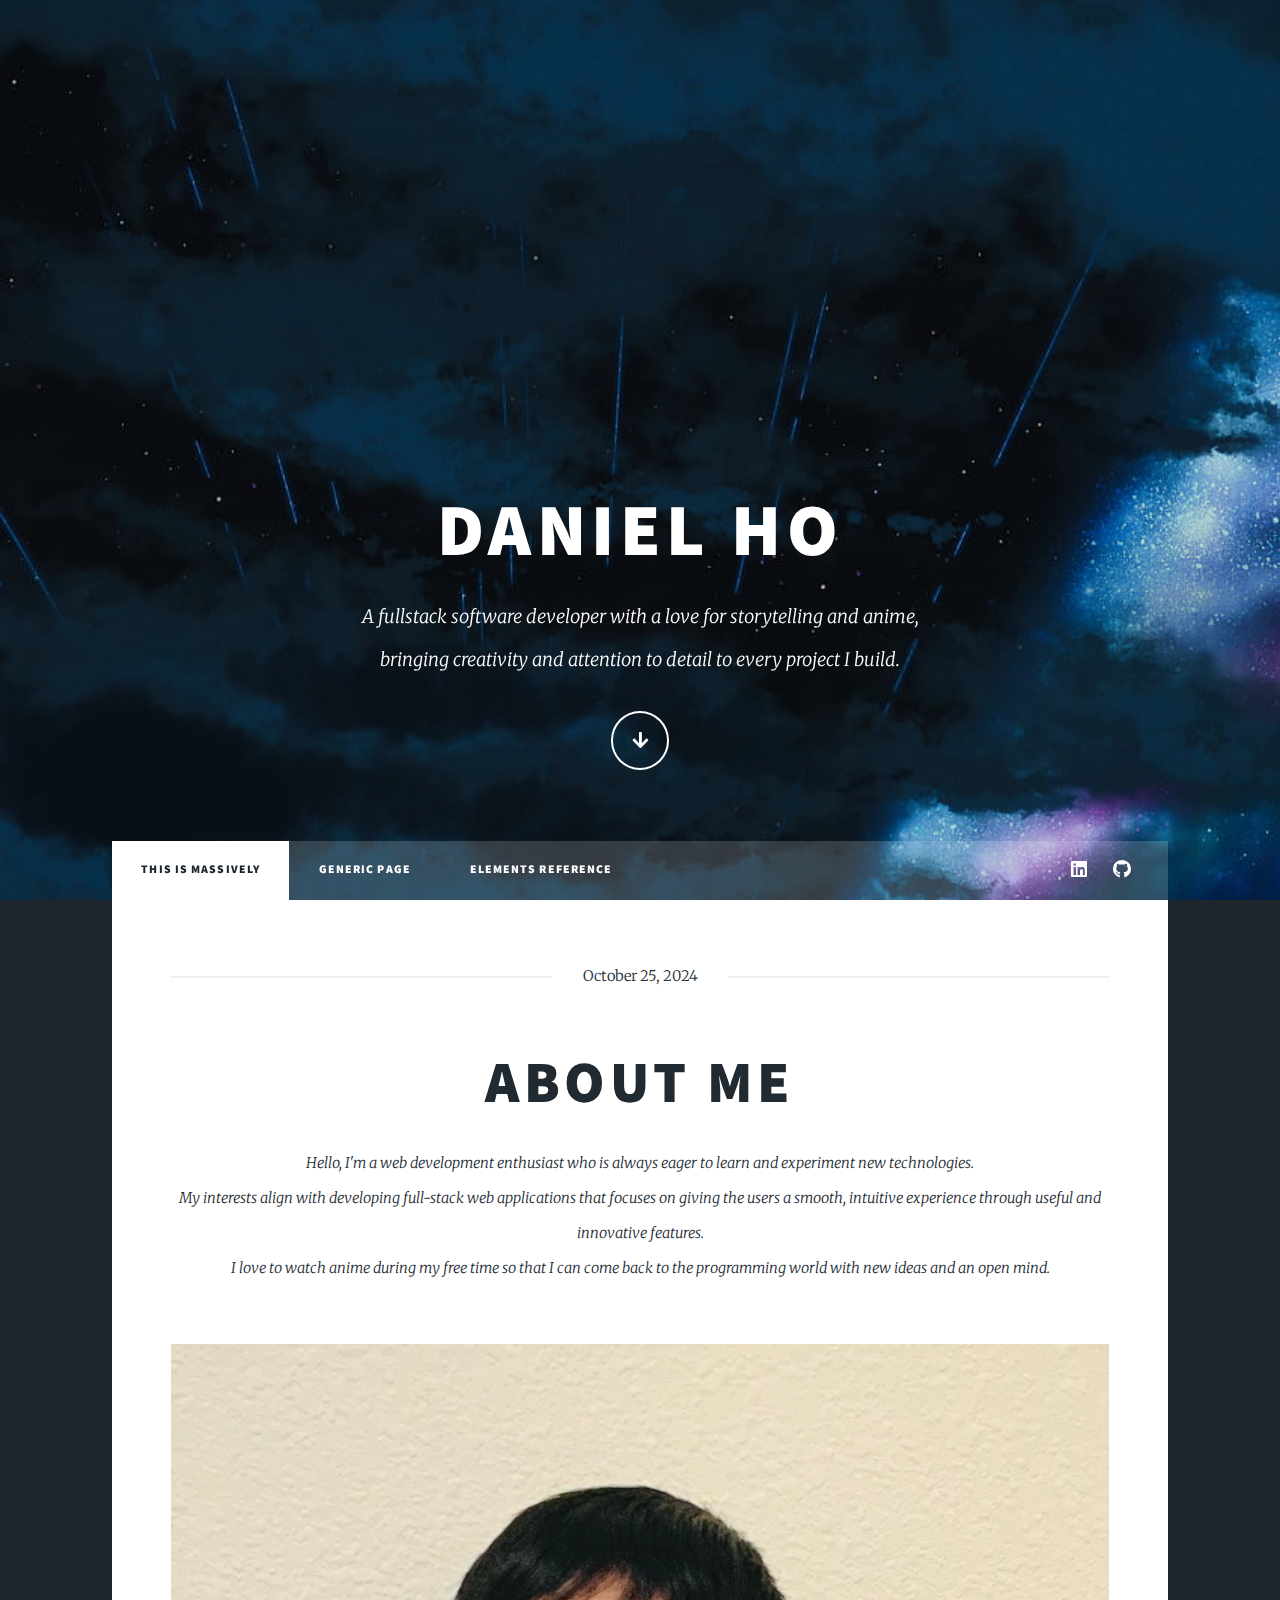
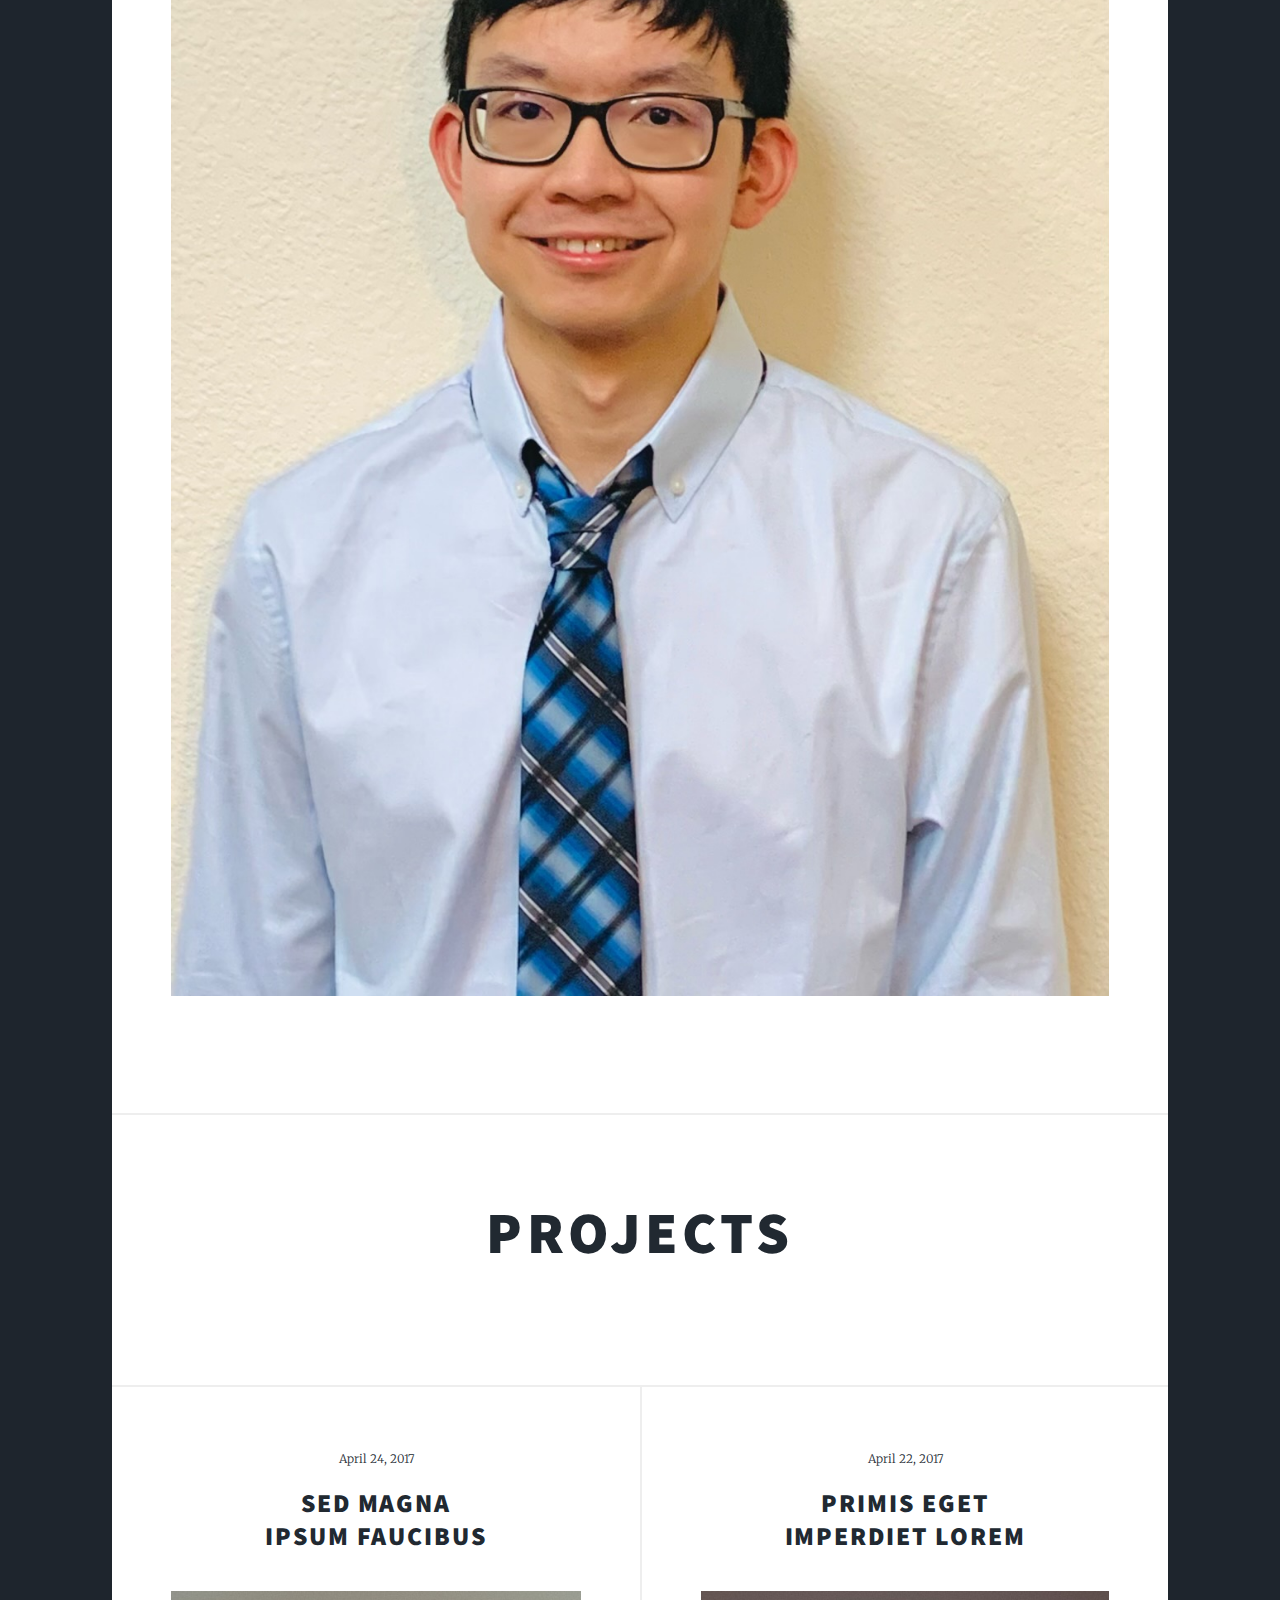
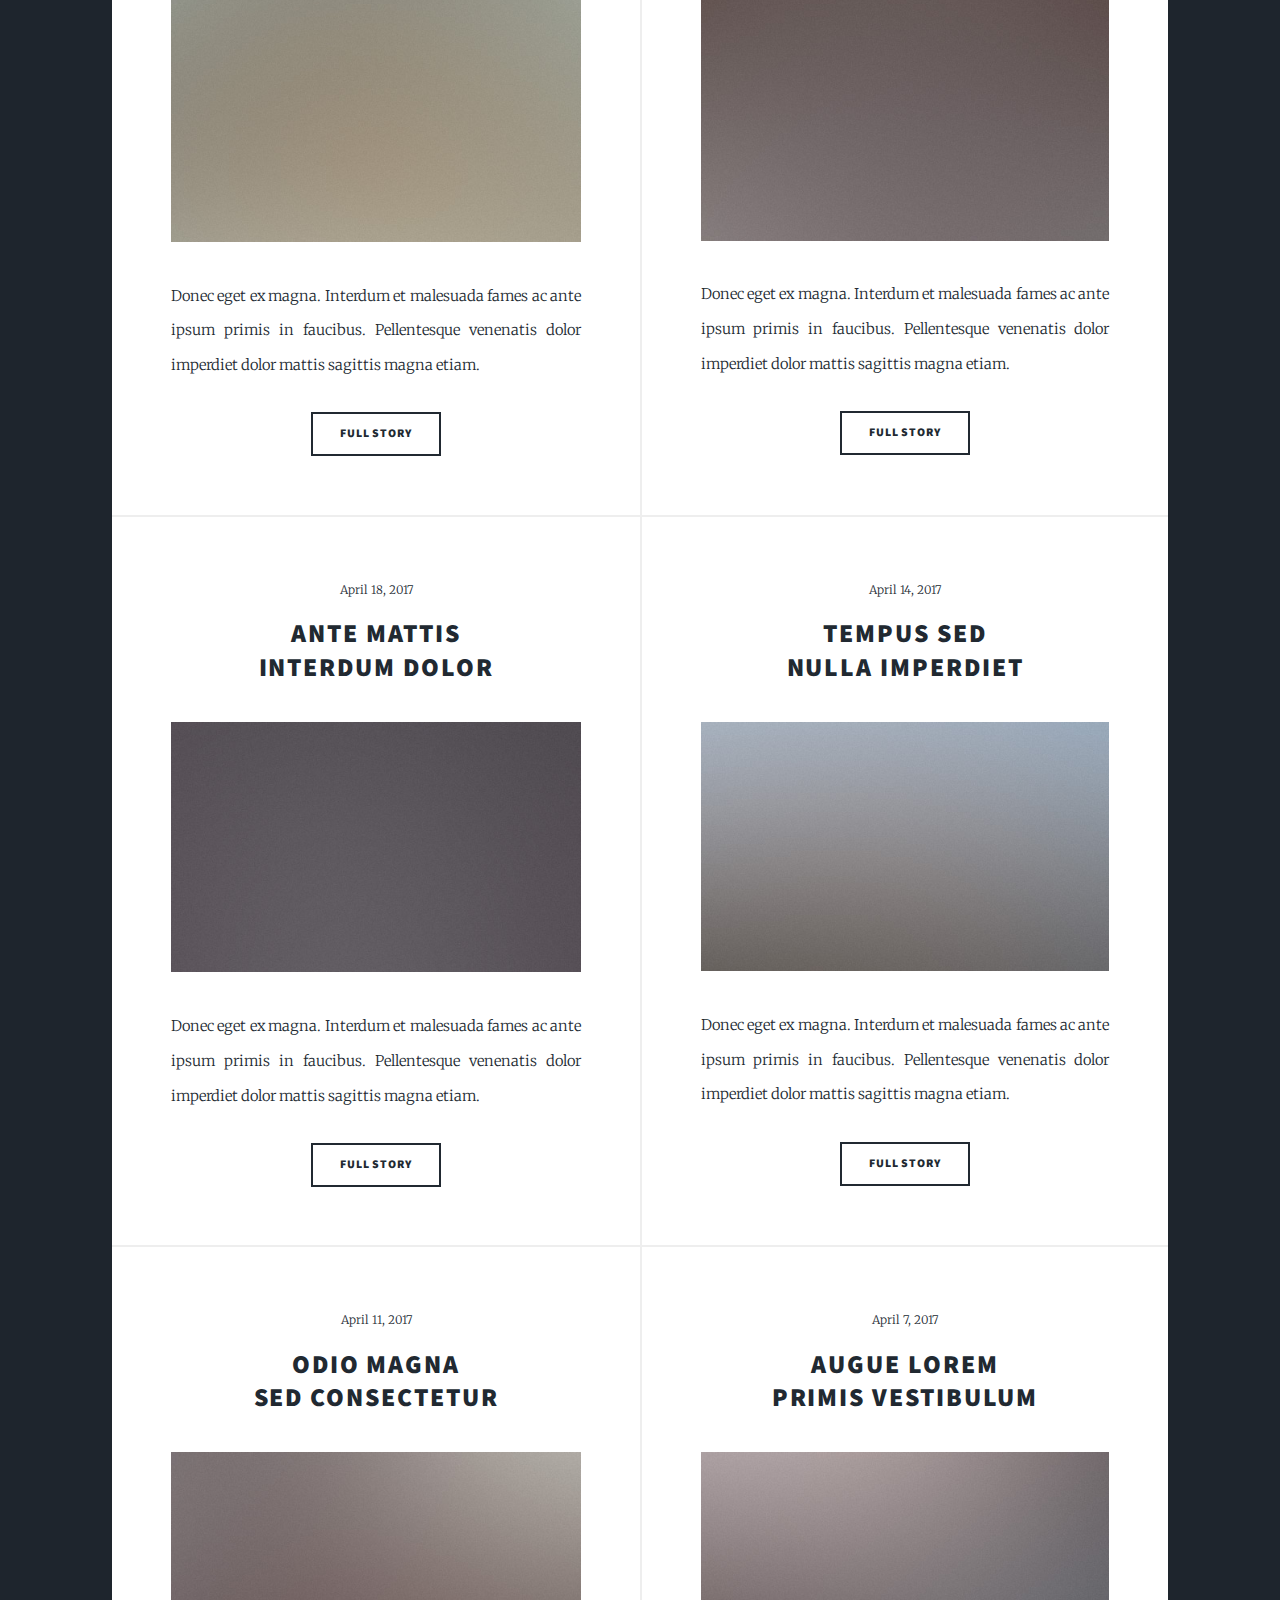
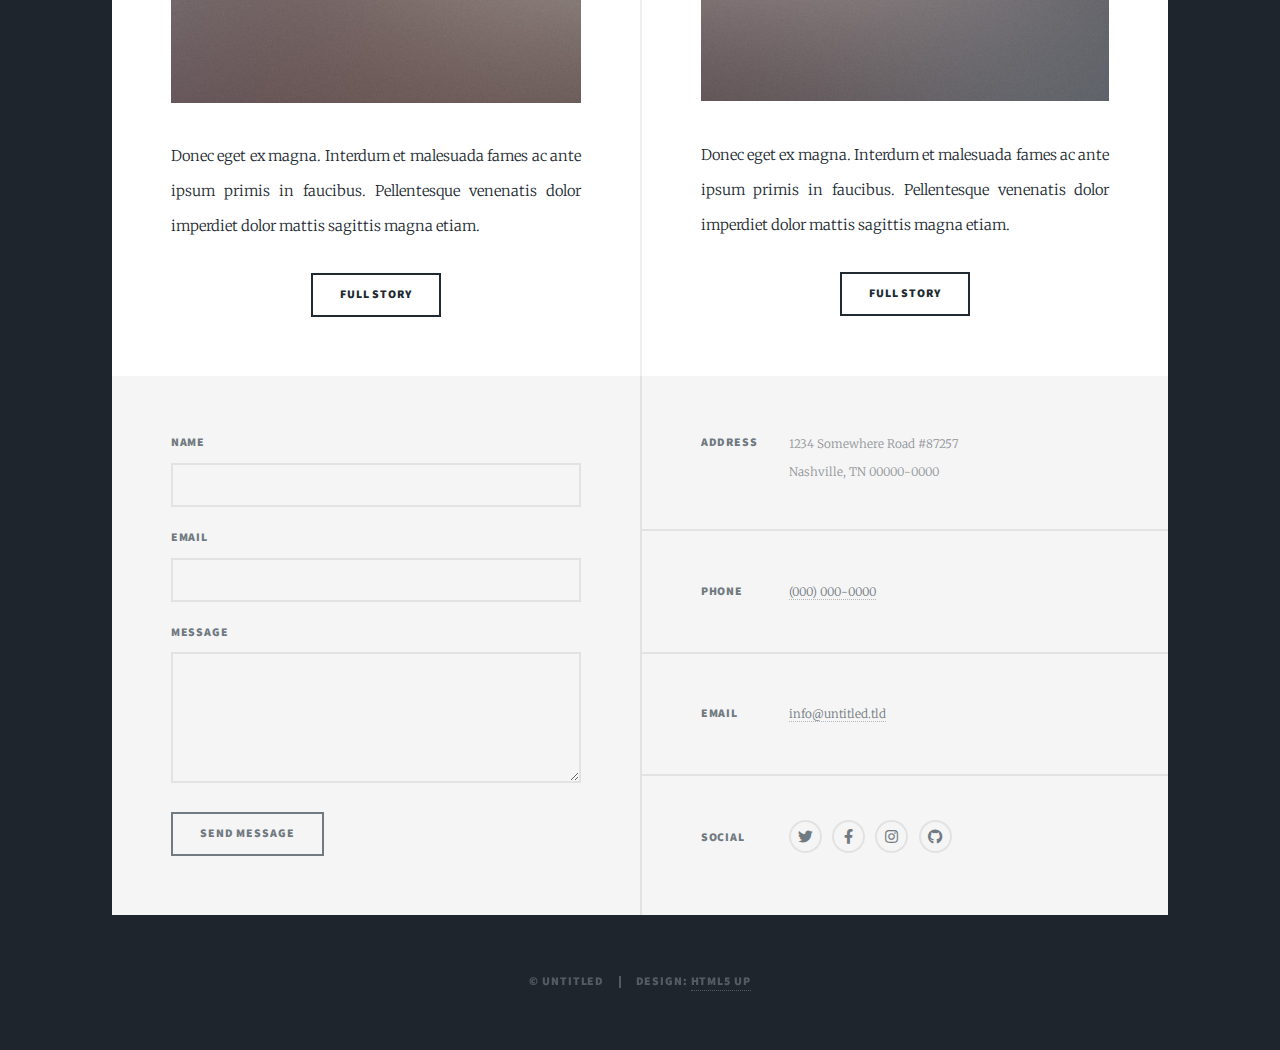
==== commit f09ba832: "Setup the About Section Gave the "Project" headline" ====
--- a/index.html
+++ b/index.html
@@ -19,10 +19,12 @@
 
 				<!-- Intro -->
 					<div id="intro">
-						<h1>This is<br />
-						Massively</h1>
-						<p>A free, fully responsive HTML5 + CSS3 site template designed by <a href="https://twitter.com/ajlkn">@ajlkn</a> for <a href="https://html5up.net">HTML5 UP</a><br />
-						and released for free under the <a href="https://html5up.net/license">Creative Commons license</a>.</p>
+						<!-- <h1>This is<br />
+						Massively</h1> -->
+						<h1>Daniel Ho</h1>
+						<!-- <p>A free, fully responsive HTML5 + CSS3 site template designed by <a href="https://twitter.com/ajlkn">@ajlkn</a> for <a href="https://html5up.net">HTML5 UP</a><br />
+						and released for free under the <a href="https://html5up.net/license">Creative Commons license</a>.</p> -->
+						<p>A fullstack software developer with a love for storytelling and anime, <br />bringing creativity and attention to detail to every project I build.</p>
 						<ul class="actions">
 							<li><a href="#header" class="button icon solid solo fa-arrow-down scrolly">Continue</a></li>
 						</ul>
@@ -30,7 +32,7 @@
 
 				<!-- Header -->
 					<header id="header">
-						<a href="index.html" class="logo">Massively</a>
+						<a href="index.html" class="logo">Daniel Ho</a>
 					</header>
 
 				<!-- Nav -->
@@ -41,10 +43,11 @@
 							<li><a href="elements.html">Elements Reference</a></li>
 						</ul>
 						<ul class="icons">
-							<li><a href="#" class="icon brands fa-twitter"><span class="label">Twitter</span></a></li>
+							<!-- <li><a href="#" class="icon brands fa-twitter"><span class="label">Twitter</span></a></li>
 							<li><a href="#" class="icon brands fa-facebook-f"><span class="label">Facebook</span></a></li>
-							<li><a href="#" class="icon brands fa-instagram"><span class="label">Instagram</span></a></li>
-							<li><a href="#" class="icon brands fa-github"><span class="label">GitHub</span></a></li>
+							<li><a href="#" class="icon brands fa-instagram"><span class="label">Instagram</span></a></li> -->
+							<li><a href="https://www.linkedin.com/in/daniel-ho-83361b1b6/" class="icon brands fa-linkedin"><span class="label">LinkedIn</span></a></li>
+							<li><a href="https://github.com/dwho0937wei-dotcom" class="icon brands fa-github"><span class="label">GitHub</span></a></li>
 						</ul>
 					</nav>
 
@@ -54,19 +57,25 @@
 						<!-- Featured Post -->
 							<article class="post featured">
 								<header class="major">
-									<span class="date">April 25, 2017</span>
-									<h2><a href="#">And this is a<br />
-									massive headline</a></h2>
-									<p>Aenean ornare velit lacus varius enim ullamcorper proin aliquam<br />
-									facilisis ante sed etiam magna interdum congue. Lorem ipsum dolor<br />
-									amet nullam sed etiam veroeros.</p>
+									<span class="date">October 25, 2024</span>
+									<!-- <h2><a href="#">And this is a<br />
+									massive headline</a></h2> -->
+									<h2><a>About me</a></h2>
+									<p>Hello, I'm a web development enthusiast who is always eager to learn and experiment new technologies.<br />
+									My interests align with developing full-stack web applications that focuses on giving the users a smooth, intuitive experience through useful and innovative features.<br />
+									I love to watch anime during my free time so that I can come back to the programming world with new ideas and an open mind.</p>
 								</header>
 								<a href="#" class="image main"><img src="images/pic01.jpg" alt="" /></a>
-								<ul class="actions special">
+								<!-- <ul class="actions special">
 									<li><a href="#" class="button large">Full Story</a></li>
-								</ul>
+								</ul> -->
 							</article>
 
+						<!-- Posts Headline -->
+							<article class="post">
+								<header class="major"><h2><a>Projects</a></h2></header>
+							</article>
+								
 						<!-- Posts -->
 							<section class="posts">
 								<article>
@@ -144,9 +153,9 @@
 							</section>
 
 						<!-- Footer -->
-							<footer>
+							<!-- <footer>
 								<div class="pagination">
-									<!--<a href="#" class="previous">Prev</a>-->
+									<a href="#" class="previous">Prev</a>
 									<a href="#" class="page active">1</a>
 									<a href="#" class="page">2</a>
 									<a href="#" class="page">3</a>
@@ -156,7 +165,7 @@
 									<a href="#" class="page">10</a>
 									<a href="#" class="next">Next</a>
 								</div>
-							</footer>
+							</footer> -->
 
 					</div>
 
--- a/assets/css/main.css
+++ b/assets/css/main.css
@@ -1,10 +1,10 @@
 @import url(fontawesome-all.min.css);
 @import url("https://fonts.googleapis.com/css?family=Merriweather:300,700,300italic,700italic|Source+Sans+Pro:900");
 
-/*
-	Massively by HTML5 UP
-	html5up.net | @ajlkn
-	Free for personal and commercial use under the CCA 3.0 license (html5up.net/license)
+/*
+	Massively by HTML5 UP
+	html5up.net | @ajlkn
+	Free for personal and commercial use under the CCA 3.0 license (html5up.net/license)
 */
 
 html, body, div, span, applet, object,
--- a/assets/css/noscript.css
+++ b/assets/css/noscript.css
@@ -1,9 +1,9 @@
 @import url(font-awesome.min.css);
 
-/*
-	Massively by HTML5 UP
-	html5up.net | @ajlkn
-	Free for personal and commercial use under the CCA 3.0 license (html5up.net/license)
+/*
+	Massively by HTML5 UP
+	html5up.net | @ajlkn
+	Free for personal and commercial use under the CCA 3.0 license (html5up.net/license)
 */
 
 /* Wrapper */
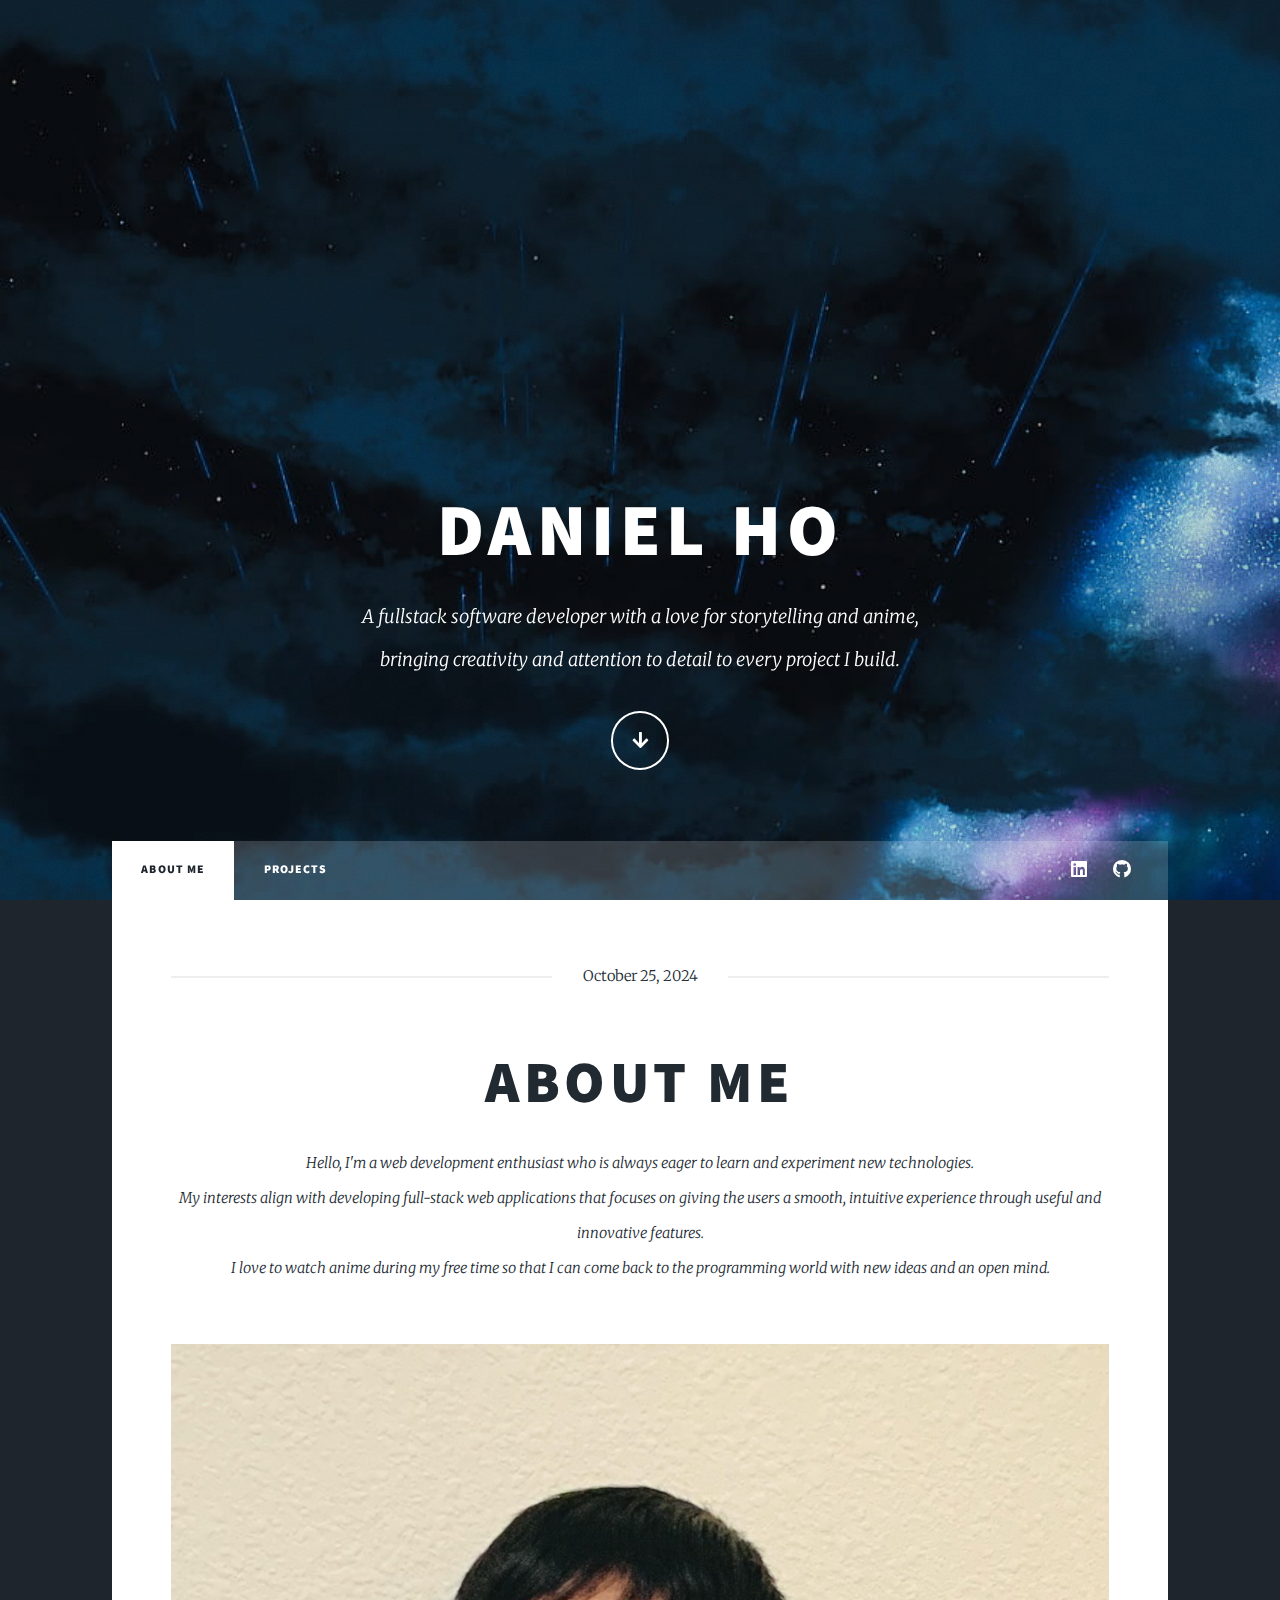
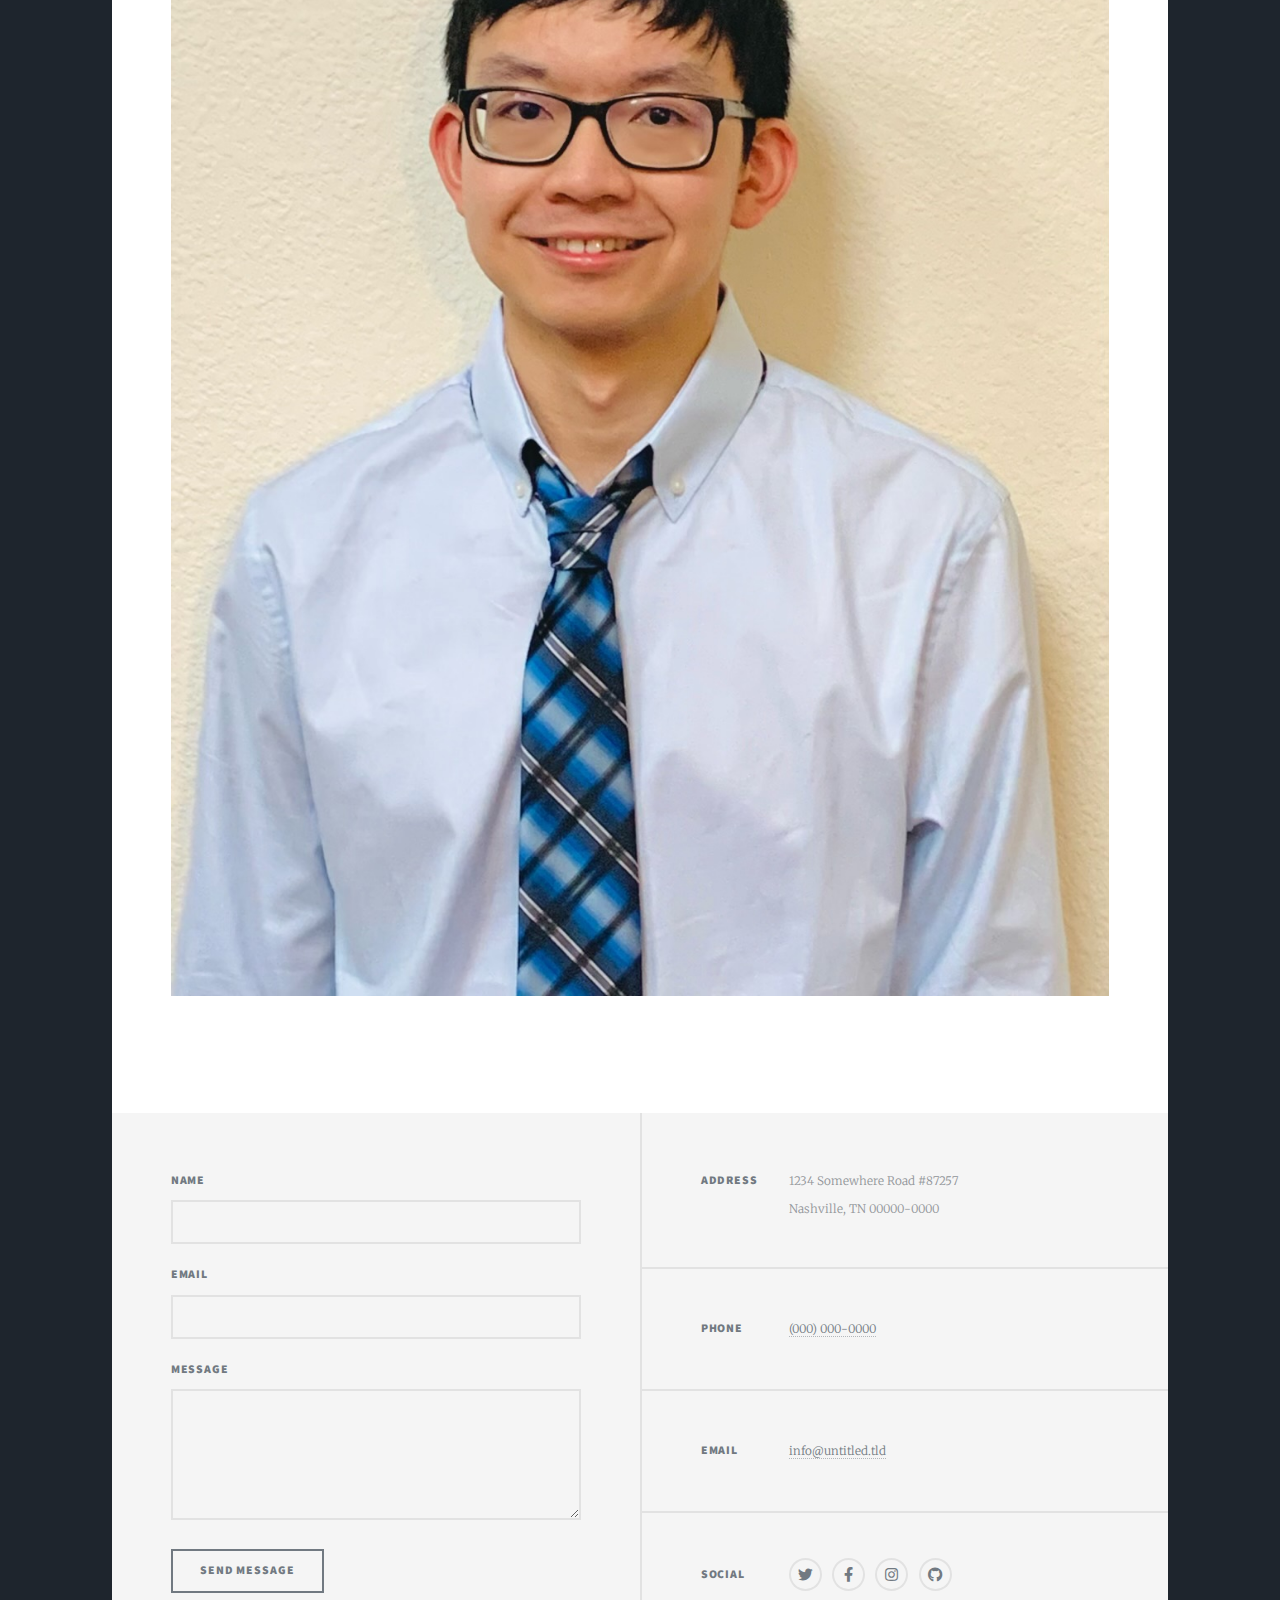
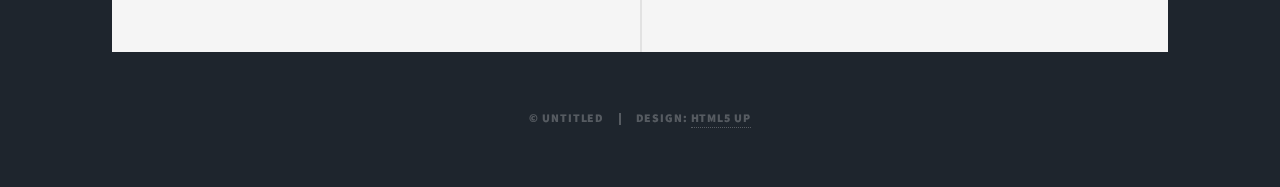
==== commit 538fb24a: "Ongoing update on the Project section..." ====
--- a/index.html
+++ b/index.html
@@ -38,9 +38,9 @@
 				<!-- Nav -->
 					<nav id="nav">
 						<ul class="links">
-							<li class="active"><a href="index.html">This is Massively</a></li>
-							<li><a href="generic.html">Generic Page</a></li>
-							<li><a href="elements.html">Elements Reference</a></li>
+							<li class="active"><a href="index.html">About Me</a></li>
+							<li><a href="projects.html">Projects</a></li>
+							<!-- <li><a href="elements.html">Elements Reference</a></li> -->
 						</ul>
 						<ul class="icons">
 							<!-- <li><a href="#" class="icon brands fa-twitter"><span class="label">Twitter</span></a></li>
@@ -54,7 +54,7 @@
 				<!-- Main -->
 					<div id="main">
 
-						<!-- Featured Post -->
+						<!-- About Me -->
 							<article class="post featured">
 								<header class="major">
 									<span class="date">October 25, 2024</span>
@@ -70,102 +70,6 @@
 									<li><a href="#" class="button large">Full Story</a></li>
 								</ul> -->
 							</article>
-
-						<!-- Posts Headline -->
-							<article class="post">
-								<header class="major"><h2><a>Projects</a></h2></header>
-							</article>
-								
-						<!-- Posts -->
-							<section class="posts">
-								<article>
-									<header>
-										<span class="date">April 24, 2017</span>
-										<h2><a href="#">Sed magna<br />
-										ipsum faucibus</a></h2>
-									</header>
-									<a href="#" class="image fit"><img src="images/pic02.jpg" alt="" /></a>
-									<p>Donec eget ex magna. Interdum et malesuada fames ac ante ipsum primis in faucibus. Pellentesque venenatis dolor imperdiet dolor mattis sagittis magna etiam.</p>
-									<ul class="actions special">
-										<li><a href="#" class="button">Full Story</a></li>
-									</ul>
-								</article>
-								<article>
-									<header>
-										<span class="date">April 22, 2017</span>
-										<h2><a href="#">Primis eget<br />
-										imperdiet lorem</a></h2>
-									</header>
-									<a href="#" class="image fit"><img src="images/pic03.jpg" alt="" /></a>
-									<p>Donec eget ex magna. Interdum et malesuada fames ac ante ipsum primis in faucibus. Pellentesque venenatis dolor imperdiet dolor mattis sagittis magna etiam.</p>
-									<ul class="actions special">
-										<li><a href="#" class="button">Full Story</a></li>
-									</ul>
-								</article>
-								<article>
-									<header>
-										<span class="date">April 18, 2017</span>
-										<h2><a href="#">Ante mattis<br />
-										interdum dolor</a></h2>
-									</header>
-									<a href="#" class="image fit"><img src="images/pic04.jpg" alt="" /></a>
-									<p>Donec eget ex magna. Interdum et malesuada fames ac ante ipsum primis in faucibus. Pellentesque venenatis dolor imperdiet dolor mattis sagittis magna etiam.</p>
-									<ul class="actions special">
-										<li><a href="#" class="button">Full Story</a></li>
-									</ul>
-								</article>
-								<article>
-									<header>
-										<span class="date">April 14, 2017</span>
-										<h2><a href="#">Tempus sed<br />
-										nulla imperdiet</a></h2>
-									</header>
-									<a href="#" class="image fit"><img src="images/pic05.jpg" alt="" /></a>
-									<p>Donec eget ex magna. Interdum et malesuada fames ac ante ipsum primis in faucibus. Pellentesque venenatis dolor imperdiet dolor mattis sagittis magna etiam.</p>
-									<ul class="actions special">
-										<li><a href="#" class="button">Full Story</a></li>
-									</ul>
-								</article>
-								<article>
-									<header>
-										<span class="date">April 11, 2017</span>
-										<h2><a href="#">Odio magna<br />
-										sed consectetur</a></h2>
-									</header>
-									<a href="#" class="image fit"><img src="images/pic06.jpg" alt="" /></a>
-									<p>Donec eget ex magna. Interdum et malesuada fames ac ante ipsum primis in faucibus. Pellentesque venenatis dolor imperdiet dolor mattis sagittis magna etiam.</p>
-									<ul class="actions special">
-										<li><a href="#" class="button">Full Story</a></li>
-									</ul>
-								</article>
-								<article>
-									<header>
-										<span class="date">April 7, 2017</span>
-										<h2><a href="#">Augue lorem<br />
-										primis vestibulum</a></h2>
-									</header>
-									<a href="#" class="image fit"><img src="images/pic07.jpg" alt="" /></a>
-									<p>Donec eget ex magna. Interdum et malesuada fames ac ante ipsum primis in faucibus. Pellentesque venenatis dolor imperdiet dolor mattis sagittis magna etiam.</p>
-									<ul class="actions special">
-										<li><a href="#" class="button">Full Story</a></li>
-									</ul>
-								</article>
-							</section>
-
-						<!-- Footer -->
-							<!-- <footer>
-								<div class="pagination">
-									<a href="#" class="previous">Prev</a>
-									<a href="#" class="page active">1</a>
-									<a href="#" class="page">2</a>
-									<a href="#" class="page">3</a>
-									<span class="extra">&hellip;</span>
-									<a href="#" class="page">8</a>
-									<a href="#" class="page">9</a>
-									<a href="#" class="page">10</a>
-									<a href="#" class="next">Next</a>
-								</div>
-							</footer> -->
 
 					</div>
 
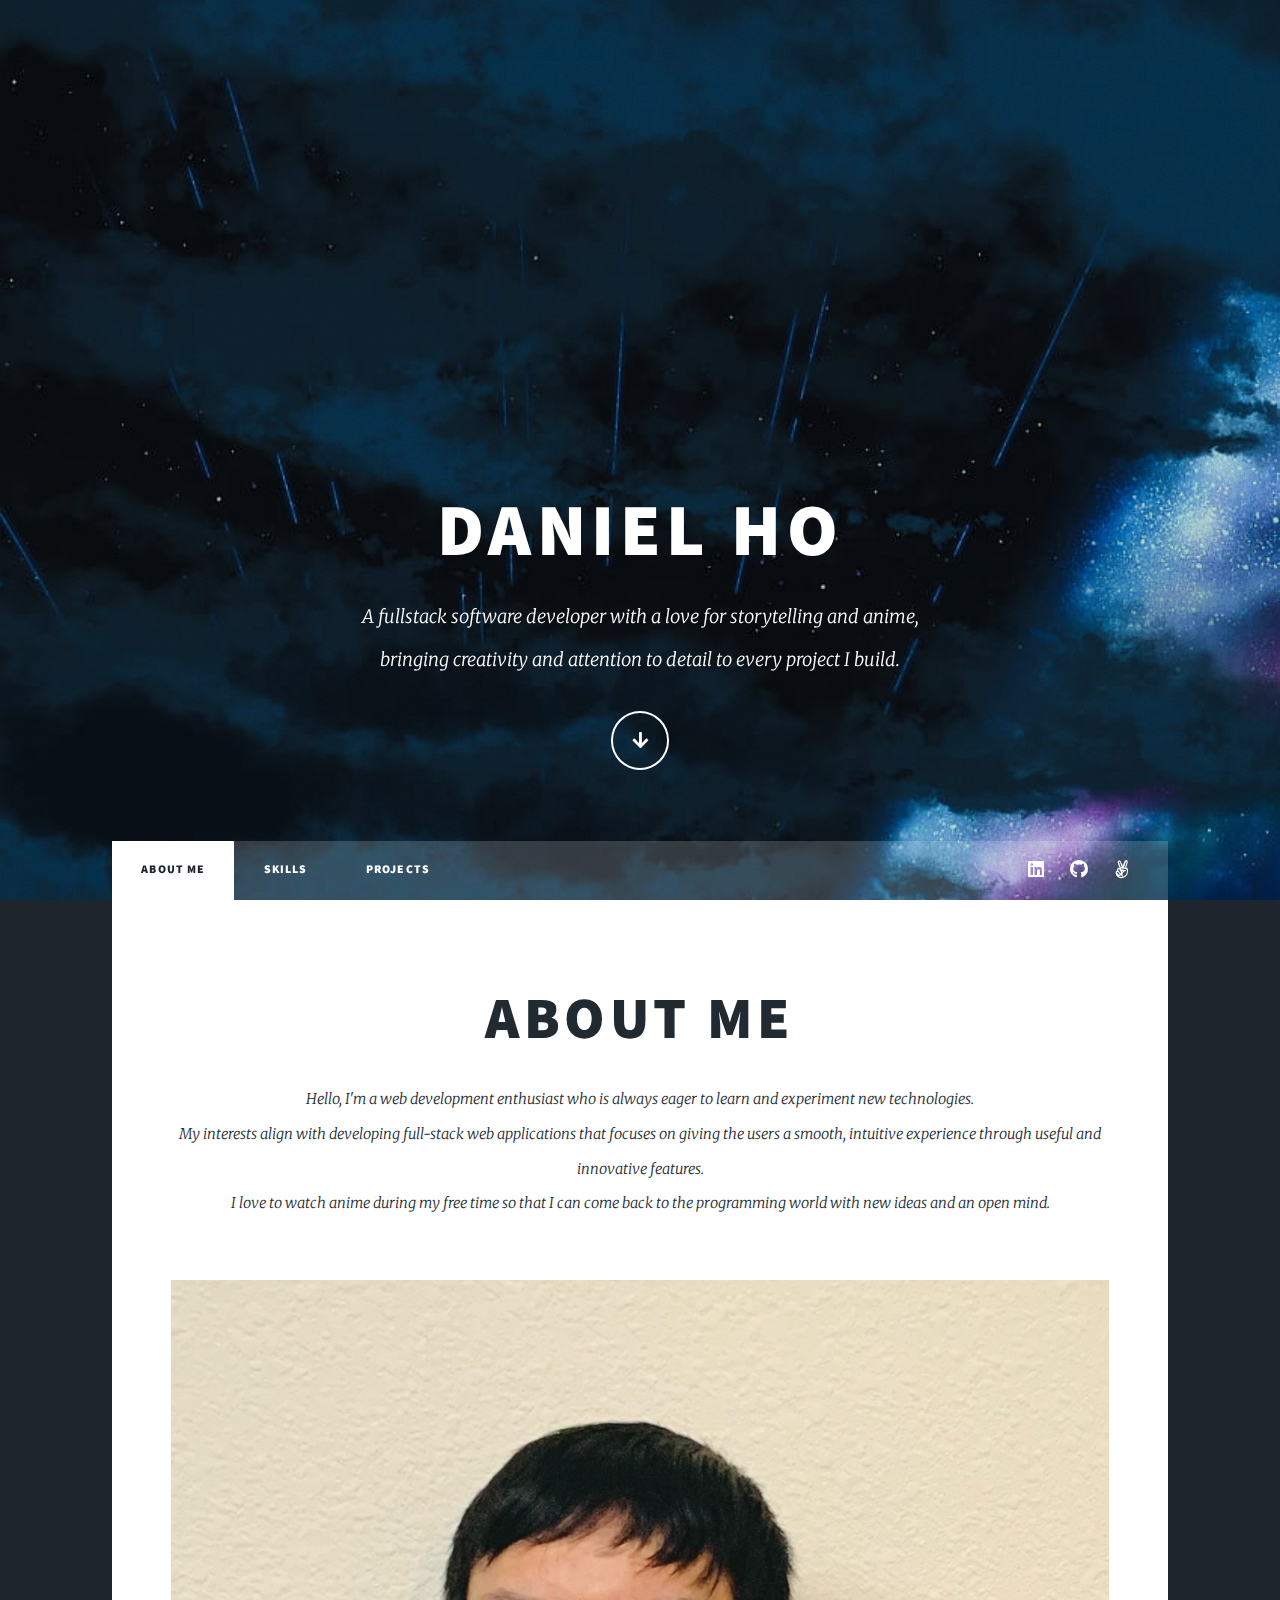
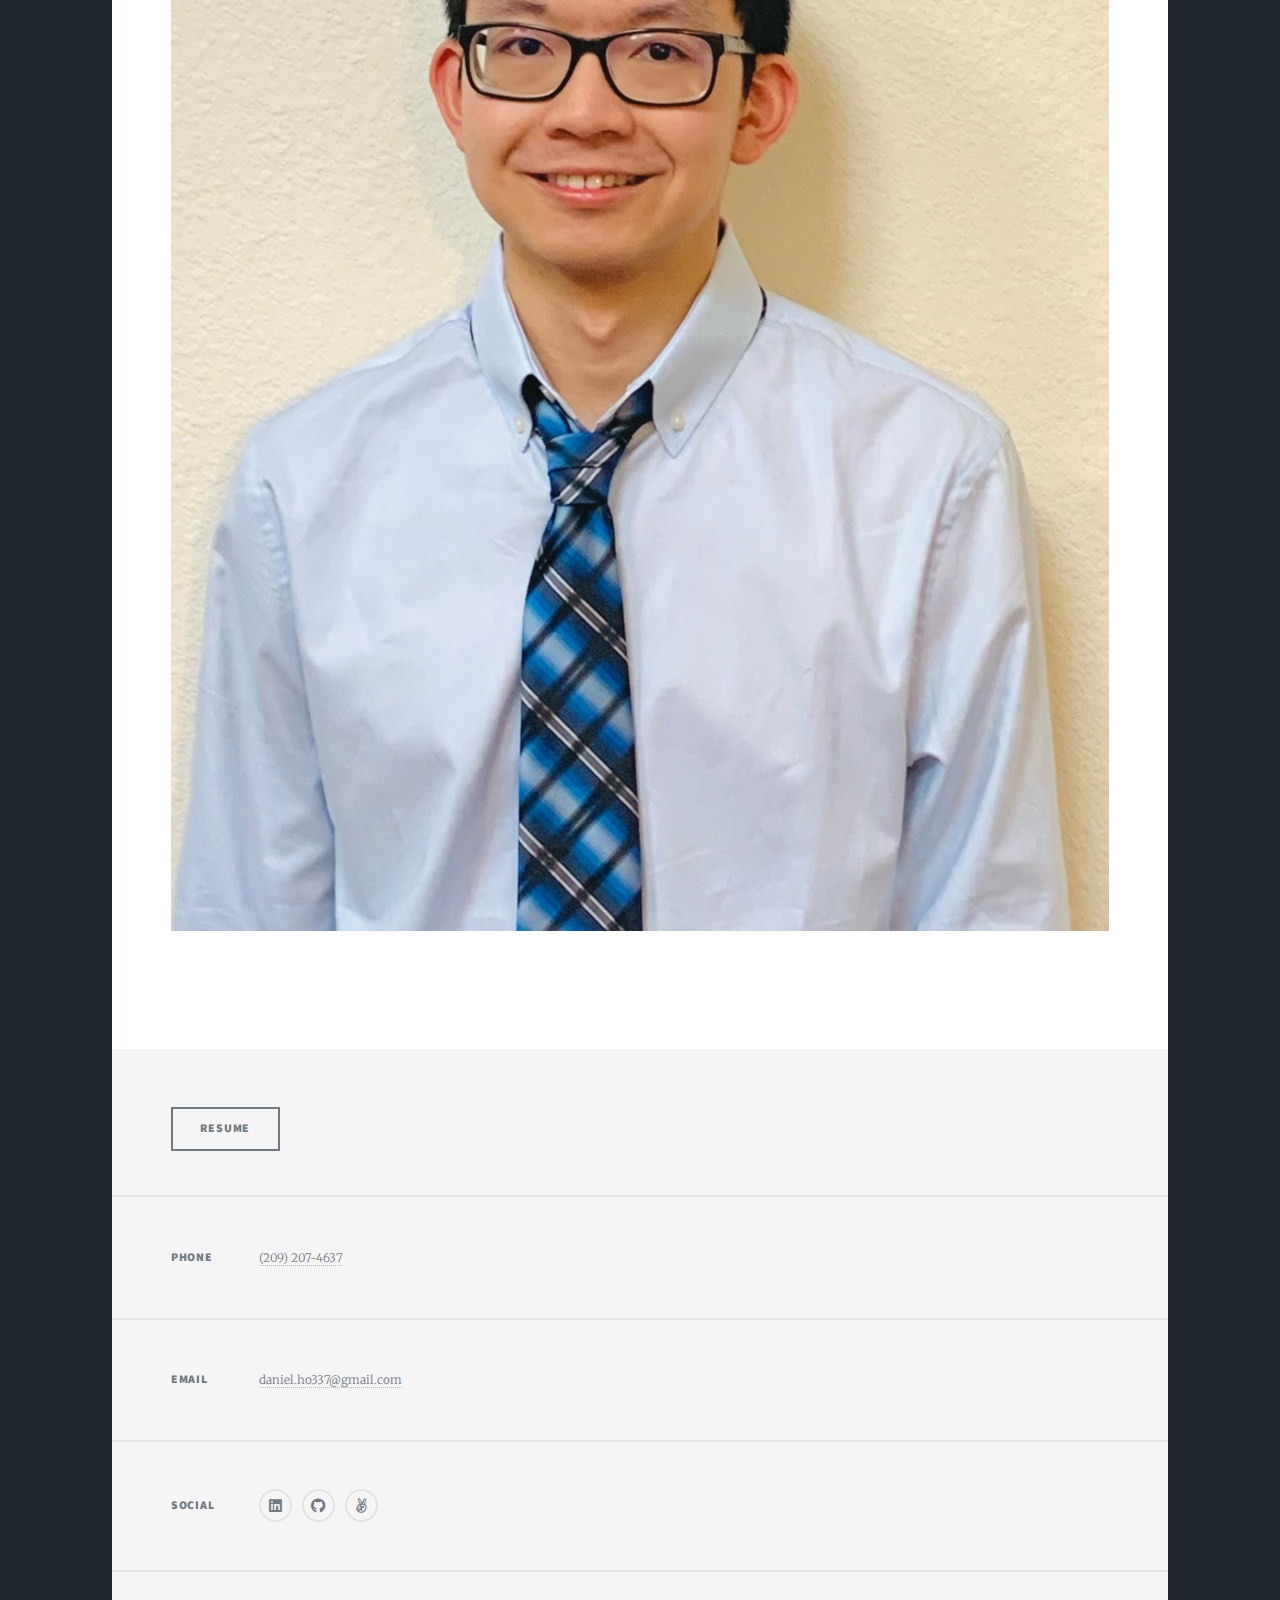
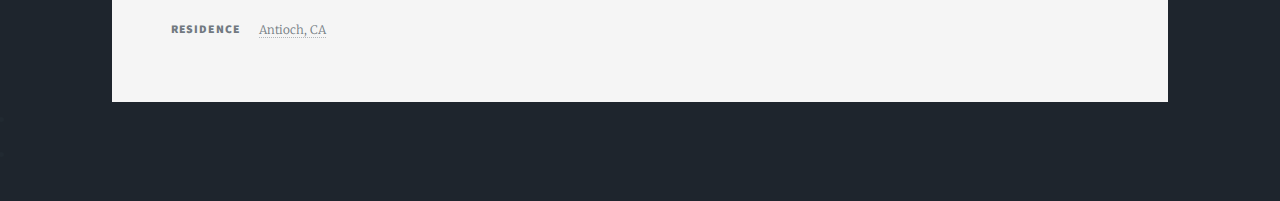
==== commit e026fbfd: "Created the skills page listing the technologies I've used!" ====
--- a/index.html
+++ b/index.html
@@ -32,15 +32,15 @@
 
 				<!-- Header -->
 					<header id="header">
-						<a href="index.html" class="logo">Daniel Ho</a>
+						<a href="#header" class="logo">Daniel Ho</a>
 					</header>
 
 				<!-- Nav -->
 					<nav id="nav">
 						<ul class="links">
-							<li class="active"><a href="index.html">About Me</a></li>
+							<li class="active"><a href="#header">About Me</a></li>
+							<li><a href="skills.html">Skills</a></li>
 							<li><a href="projects.html">Projects</a></li>
-							<!-- <li><a href="elements.html">Elements Reference</a></li> -->
 						</ul>
 						<ul class="icons">
 							<!-- <li><a href="#" class="icon brands fa-twitter"><span class="label">Twitter</span></a></li>
@@ -48,6 +48,7 @@
 							<li><a href="#" class="icon brands fa-instagram"><span class="label">Instagram</span></a></li> -->
 							<li><a href="https://www.linkedin.com/in/daniel-ho-83361b1b6/" class="icon brands fa-linkedin"><span class="label">LinkedIn</span></a></li>
 							<li><a href="https://github.com/dwho0937wei-dotcom" class="icon brands fa-github"><span class="label">GitHub</span></a></li>
+							<li><a href="https://wellfound.com/u/daniel-ho-33" class="icon brands fa-angellist"></a></li>
 						</ul>
 					</nav>
 
@@ -57,7 +58,7 @@
 						<!-- About Me -->
 							<article class="post featured">
 								<header class="major">
-									<span class="date">October 25, 2024</span>
+									<!-- <span class="date">October 25, 2024</span> -->
 									<!-- <h2><a href="#">And this is a<br />
 									massive headline</a></h2> -->
 									<h2><a>About me</a></h2>
@@ -74,58 +75,69 @@
 					</div>
 
 				<!-- Footer -->
-					<footer id="footer">
+				<footer id="footer">
+					<!-- <section>
+						<form method="post" action="#">
+							<div class="fields">
+								<div class="field">
+									<label for="name">Name</label>
+									<input type="text" name="name" id="name" />
+								</div>
+								<div class="field">
+									<label for="email">Email</label>
+									<input type="text" name="email" id="email" />
+								</div>
+								<div class="field">
+									<label for="message">Message</label>
+									<textarea name="message" id="message" rows="3"></textarea>
+								</div>
+							</div>
+							<ul class="actions">
+								<li><input type="submit" value="Send Message" /></li>
+							</ul>
+						</form>
+					</section> -->
+					<section class="split contact">
 						<section>
-							<form method="post" action="#">
-								<div class="fields">
-									<div class="field">
-										<label for="name">Name</label>
-										<input type="text" name="name" id="name" />
-									</div>
-									<div class="field">
-										<label for="email">Email</label>
-										<input type="text" name="email" id="email" />
-									</div>
-									<div class="field">
-										<label for="message">Message</label>
-										<textarea name="message" id="message" rows="3"></textarea>
-									</div>
-								</div>
-								<ul class="actions">
-									<li><input type="submit" value="Send Message" /></li>
-								</ul>
-							</form>
+							<ul class="actions">
+								<li><a href="https://docs.google.com/document/d/1ZFQBokSYr1BXeH-tkOVoELyoYPi_vMFh/edit?usp=sharing&ouid=108700477377776575024&rtpof=true&sd=true" class="button">Resume</a></li>
+							</ul>
 						</section>
-						<section class="split contact">
-							<section class="alt">
-								<h3>Address</h3>
-								<p>1234 Somewhere Road #87257<br />
-								Nashville, TN 00000-0000</p>
-							</section>
-							<section>
-								<h3>Phone</h3>
-								<p><a href="#">(000) 000-0000</a></p>
-							</section>
-							<section>
-								<h3>Email</h3>
-								<p><a href="#">info@untitled.tld</a></p>
-							</section>
-							<section>
-								<h3>Social</h3>
-								<ul class="icons alt">
-									<li><a href="#" class="icon brands alt fa-twitter"><span class="label">Twitter</span></a></li>
-									<li><a href="#" class="icon brands alt fa-facebook-f"><span class="label">Facebook</span></a></li>
-									<li><a href="#" class="icon brands alt fa-instagram"><span class="label">Instagram</span></a></li>
-									<li><a href="#" class="icon brands alt fa-github"><span class="label">GitHub</span></a></li>
-								</ul>
-							</section>
+						<section>
+							<h3>Phone</h3>
+							<p><a>(209) 207-4637</a></p>
 						</section>
-					</footer>
+						<section>
+							<h3>Email</h3>
+							<p><a href="mailto:daniel.ho337@gmail.com">daniel.ho337@gmail.com</a></p>
+						</section>
+						<section>
+							<h3>Social</h3>
+							<ul class="icons alt">
+								<!-- <li><a href="#" class="icon brands alt fa-twitter"><span class="label">Twitter</span></a></li> -->
+								<!-- <li><a href="#" class="icon brands alt fa-facebook-f"><span class="label">Facebook</span></a></li> -->
+								<!-- <li><a href="#" class="icon brands alt fa-instagram"><span class="label">Instagram</span></a></li> -->
+								<li><a href="https://www.linkedin.com/in/daniel-ho-83361b1b6/" class="icon brands fa-linkedin"><span class="label">LinkedIn</span></a></li>
+								<li><a href="https://github.com/dwho0937wei-dotcom" class="icon brands fa-github"><span class="label">GitHub</span></a></li>
+								<li><a href="https://wellfound.com/u/daniel-ho-33" class="icon brands fa-angellist"><span class="label">AngelList</span></a></li>
+							</ul>
+						</section>
+						<section>
+							<h3>Residence</h3>
+							<p><a href="https://www.google.com/maps/place/Antioch,+CA/@37.9849839,-121.7906084,14z/data=!4m6!3m5!1s0x8085576395afa0d5:0x56a463c2c947559!8m2!3d38.0049214!4d-121.805789!16zL20vMHF5ams?entry=ttu&g_ep=EgoyMDI0MTAxNi4wIKXMDSoASAFQAw%3D%3D">Antioch, CA</a></p>
+						</section>
+					</section>
+				</footer>
 
 				<!-- Copyright -->
-					<div id="copyright">
+					<!-- <div id="copyright">
 						<ul><li>&copy; Untitled</li><li>Design: <a href="https://html5up.net">HTML5 UP</a></li></ul>
-					</div>
+					</div> -->
+
+				<!-- Empty Bottom Space -->
+				<div>
+					<ul><li></li><li><a></a></li></ul>
+				</div>
 
 			</div>
 
--- a/assets/css/main.css
+++ b/assets/css/main.css
@@ -2834,6 +2834,22 @@
 			font-size: 1rem;
 		}
 
+	/* Technologies */
+
+		section.post.technologies {
+			ul.icons {
+				display: flex;
+				flex-direction: row;
+				justify-content: center;
+				flex-wrap: wrap;
+				column-gap: 50px;
+				row-gap: 50px;
+				li {
+					width: 100px;
+				}
+			}
+		}
+
 /* List */
 
 	ol {
